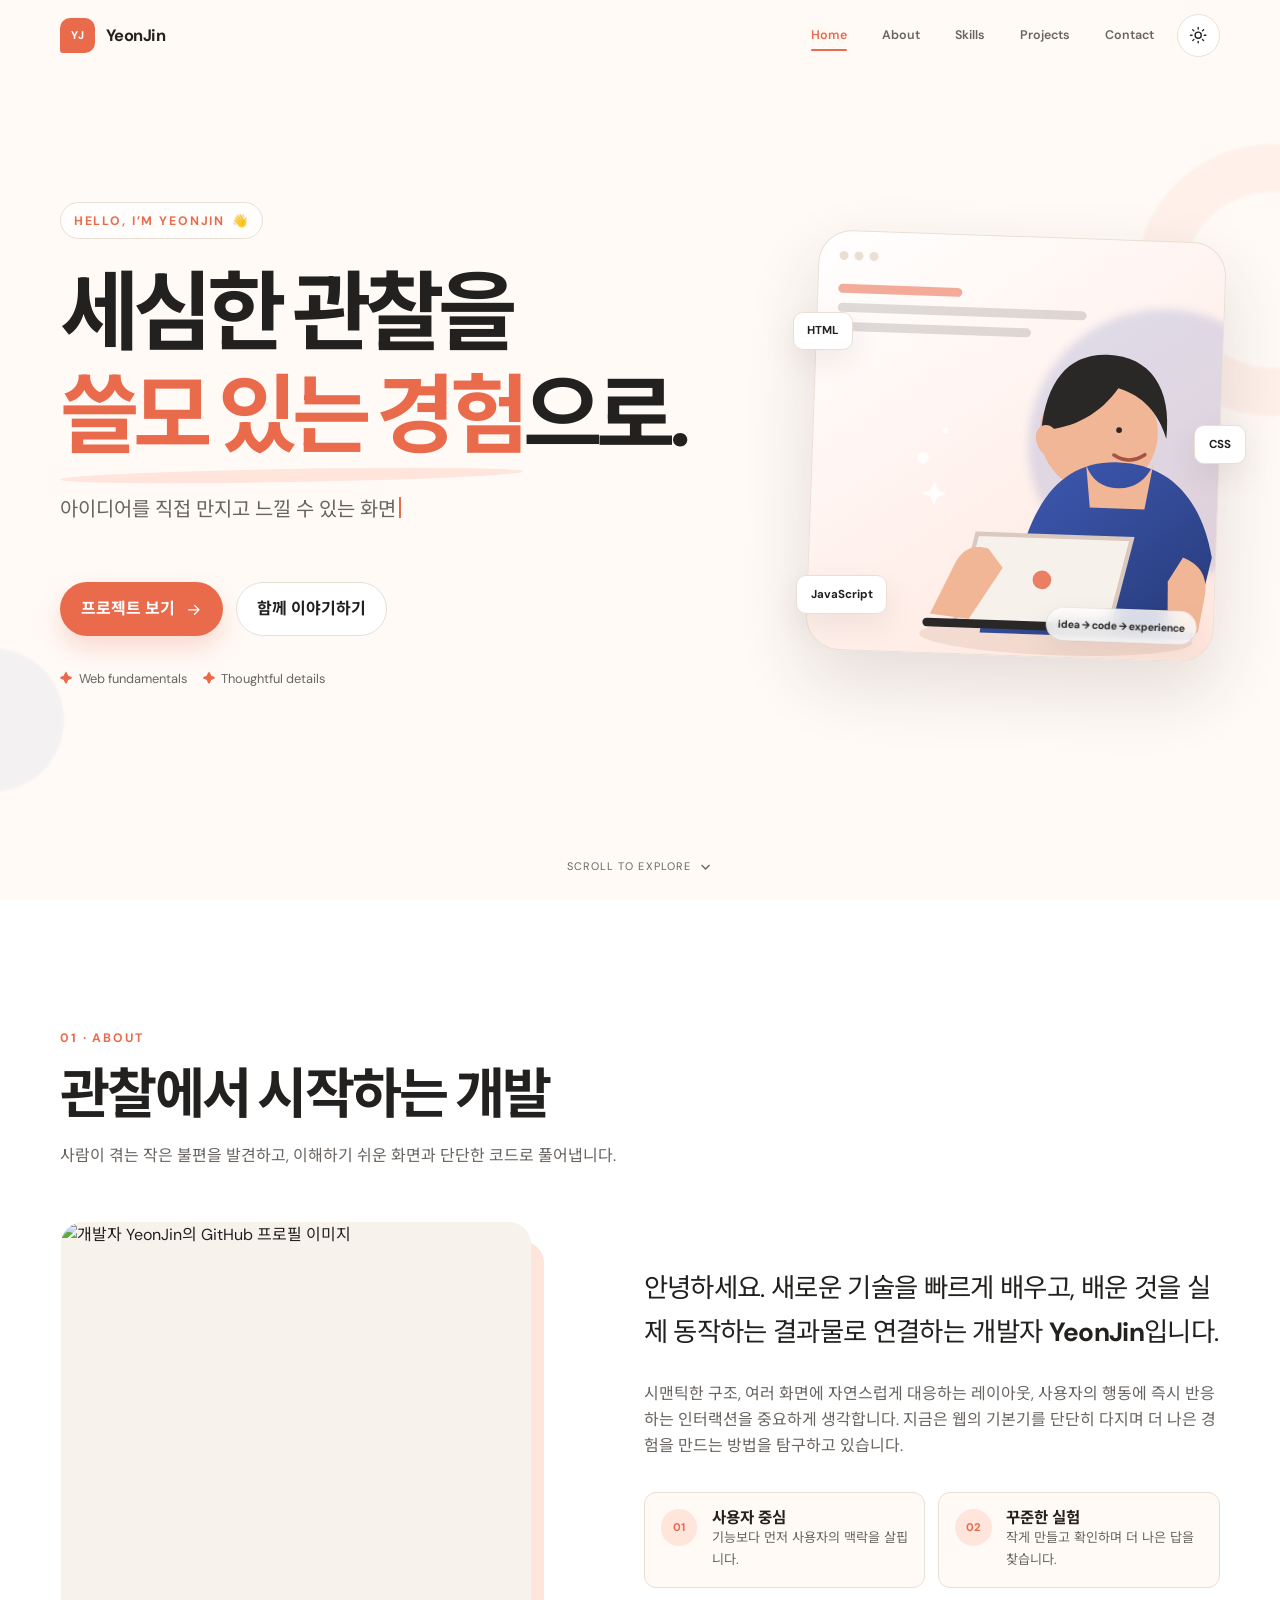
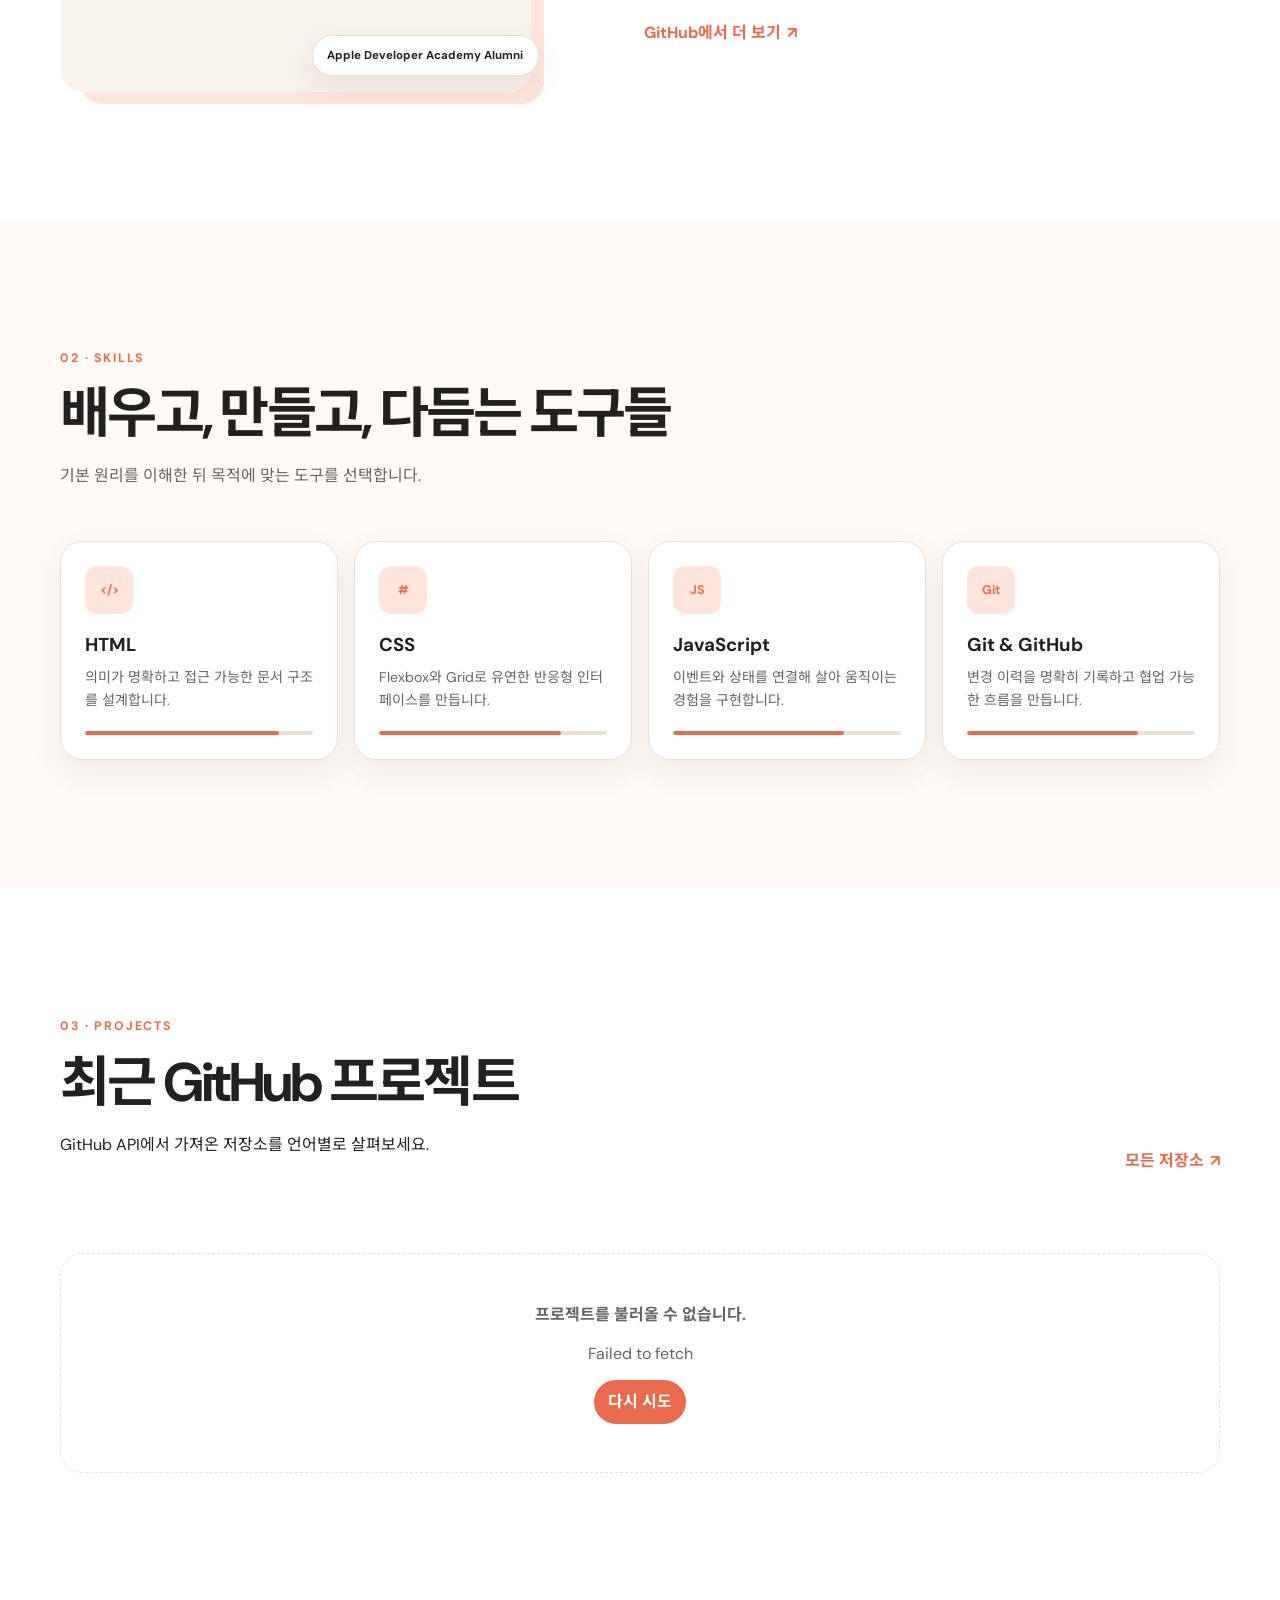
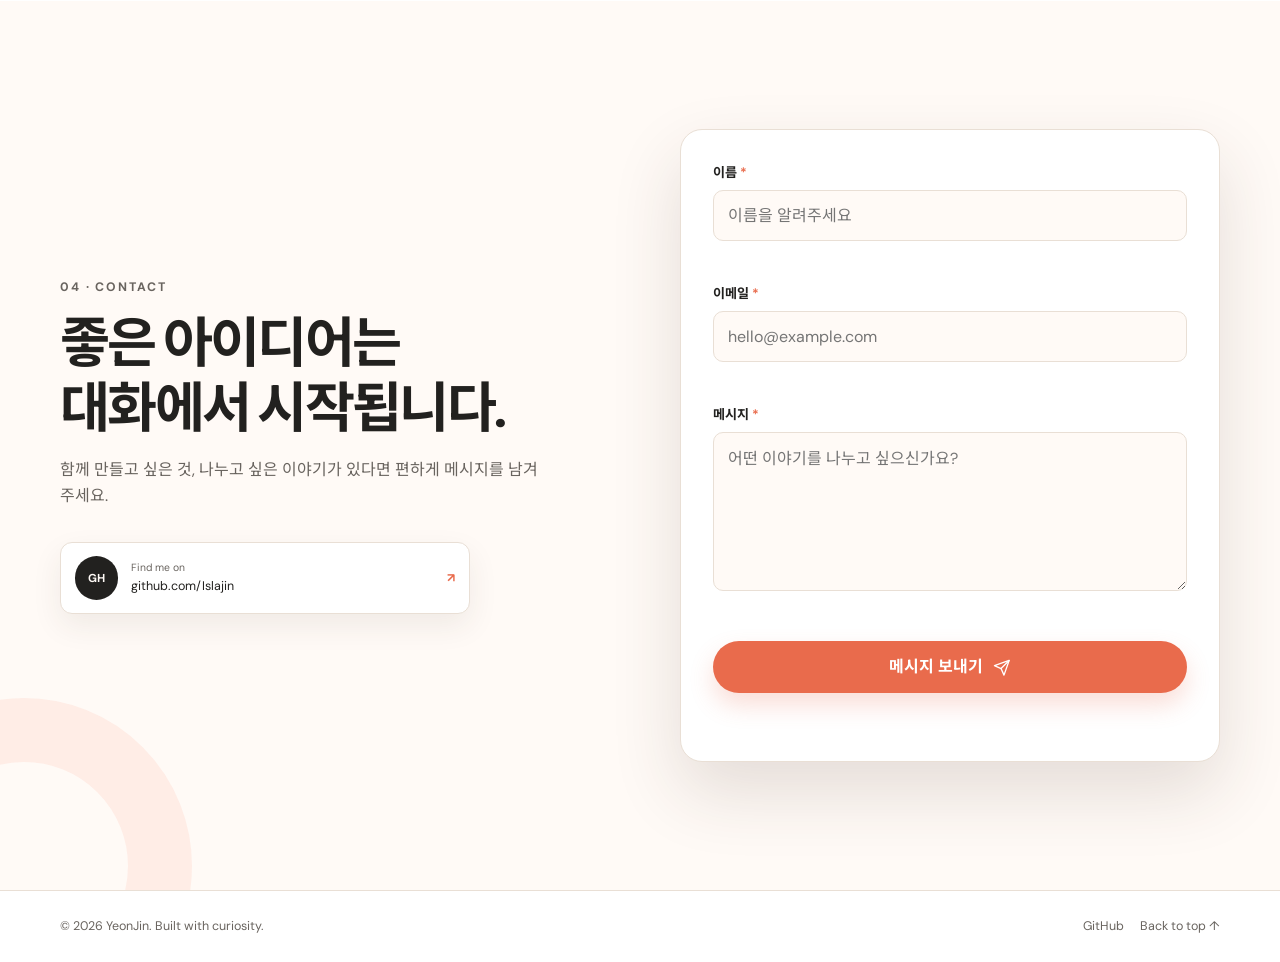
==== B1_1/index.html @ 166556c2 "feat: add B1_1 portfolio project" ====
<!doctype html>
<html lang="ko">
  <head>
    <meta charset="UTF-8" />
    <meta name="viewport" content="width=device-width, initial-scale=1.0" />
    <meta
      name="description"
      content="사용자의 문제를 세심하게 관찰하고 웹으로 해결하는 개발자 YeonJin의 포트폴리오입니다."
    />
    <meta name="theme-color" content="#fffaf6" />
    <title>YeonJin — Web Developer</title>
    <link rel="icon" href="images/favicon.svg" type="image/svg+xml" />
    <link rel="preconnect" href="https://fonts.googleapis.com" />
    <link rel="preconnect" href="https://fonts.gstatic.com" crossorigin />
    <link
      href="https://fonts.googleapis.com/css2?family=DM+Sans:wght@400;500;600;700&family=Noto+Sans+KR:wght@400;500;600;700&display=swap"
      rel="stylesheet"
    />
    <link rel="stylesheet" href="css/style.css" />
    <script src="js/main.js" defer></script>
  </head>
  <body>
    <a class="skip-link" href="#main-content">본문으로 바로가기</a>

    <header class="site-header" id="site-header">
      <nav class="nav container" aria-label="주요 메뉴">
        <a class="logo" href="#home" aria-label="YeonJin 포트폴리오 홈">
          <span class="logo-mark" aria-hidden="true">YJ</span>
          <span>YeonJin</span>
        </a>

        <div class="nav-actions">
          <ul class="nav-menu" id="nav-menu">
            <li><a class="nav-link active" href="#home">Home</a></li>
            <li><a class="nav-link" href="#about">About</a></li>
            <li><a class="nav-link" href="#skills">Skills</a></li>
            <li><a class="nav-link" href="#projects">Projects</a></li>
            <li><a class="nav-link" href="#contact">Contact</a></li>
          </ul>

          <button
            class="icon-button theme-toggle"
            id="theme-toggle"
            type="button"
            aria-label="다크 모드로 전환"
            title="테마 전환"
          >
            <svg class="theme-icon sun-icon" viewBox="0 0 24 24" aria-hidden="true">
              <circle cx="12" cy="12" r="4"></circle>
              <path d="M12 2v2M12 20v2M4.93 4.93l1.42 1.42M17.66 17.66l1.41 1.41M2 12h2M20 12h2M4.93 19.07l1.42-1.42M17.66 6.34l1.41-1.41"></path>
            </svg>
            <svg class="theme-icon moon-icon" viewBox="0 0 24 24" aria-hidden="true">
              <path d="M21 12.79A9 9 0 1 1 11.21 3 7 7 0 0 0 21 12.79Z"></path>
            </svg>
          </button>

          <button
            class="icon-button menu-toggle"
            id="menu-toggle"
            type="button"
            aria-label="메뉴 열기"
            aria-controls="nav-menu"
            aria-expanded="false"
          >
            <span></span>
            <span></span>
            <span></span>
          </button>
        </div>
      </nav>
    </header>

    <main id="main-content">
      <section class="hero section" id="home" aria-labelledby="hero-title">
        <div class="hero-decoration hero-decoration-one" aria-hidden="true"></div>
        <div class="hero-decoration hero-decoration-two" aria-hidden="true"></div>
        <div class="container hero-grid">
          <div class="hero-copy reveal">
            <p class="eyebrow">Hello, I’m YeonJin <span aria-hidden="true">👋</span></p>
            <h1 id="hero-title">
              세심한 관찰을<br />
              <span class="accent-text">쓸모 있는 경험</span>으로.
            </h1>
            <p class="hero-description">
              <span id="typing-text" aria-live="polite"></span><span class="typing-cursor" aria-hidden="true"></span>
            </p>
            <div class="hero-buttons">
              <a class="button button-primary" href="#projects">
                프로젝트 보기
                <svg viewBox="0 0 24 24" aria-hidden="true"><path d="m5 12 14 0M13 6l6 6-6 6"></path></svg>
              </a>
              <a class="button button-secondary" href="#contact">함께 이야기하기</a>
            </div>
            <ul class="hero-meta" aria-label="개발 가치">
              <li><span aria-hidden="true">✦</span> Web fundamentals</li>
              <li><span aria-hidden="true">✦</span> Thoughtful details</li>
            </ul>
          </div>

          <div class="hero-visual reveal" aria-hidden="true">
            <div class="visual-card">
              <div class="visual-card-top">
                <span></span><span></span><span></span>
              </div>
              <div class="code-line code-line-short"></div>
              <div class="code-line"></div>
              <div class="code-line code-line-medium"></div>
              <div class="code-pill">idea → code → experience</div>
              <img src="images/profile-illustration.svg" alt="" />
            </div>
            <div class="floating-tag tag-one">HTML</div>
            <div class="floating-tag tag-two">CSS</div>
            <div class="floating-tag tag-three">JavaScript</div>
          </div>
        </div>
        <a class="scroll-hint" href="#about" aria-label="소개 섹션으로 이동">
          <span>Scroll to explore</span>
          <svg viewBox="0 0 24 24" aria-hidden="true"><path d="m6 9 6 6 6-6"></path></svg>
        </a>
      </section>

      <section class="about section" id="about" aria-labelledby="about-title">
        <div class="container">
          <div class="section-heading reveal">
            <p class="section-number">01 · About</p>
            <h2 id="about-title">관찰에서 시작하는 개발</h2>
            <p>사람이 겪는 작은 불편을 발견하고, 이해하기 쉬운 화면과 단단한 코드로 풀어냅니다.</p>
          </div>

          <div class="about-grid">
            <figure class="profile-frame reveal">
              <div class="profile-image-wrap">
                <img
                  src="https://avatars.githubusercontent.com/u/202807596?v=4"
                  alt="개발자 YeonJin의 GitHub 프로필 이미지"
                  width="460"
                  height="460"
                />
              </div>
              <figcaption>Apple Developer Academy Alumni</figcaption>
            </figure>

            <div class="about-copy reveal">
              <p class="about-lead">
                안녕하세요. 새로운 기술을 빠르게 배우고, 배운 것을 실제 동작하는 결과물로 연결하는
                개발자 <strong>YeonJin</strong>입니다.
              </p>
              <p>
                시맨틱한 구조, 여러 화면에 자연스럽게 대응하는 레이아웃, 사용자의 행동에 즉시 반응하는
                인터랙션을 중요하게 생각합니다. 지금은 웹의 기본기를 단단히 다지며 더 나은 경험을 만드는
                방법을 탐구하고 있습니다.
              </p>
              <div class="about-facts">
                <article>
                  <span class="fact-icon" aria-hidden="true">01</span>
                  <div><h3>사용자 중심</h3><p>기능보다 먼저 사용자의 맥락을 살핍니다.</p></div>
                </article>
                <article>
                  <span class="fact-icon" aria-hidden="true">02</span>
                  <div><h3>꾸준한 실험</h3><p>작게 만들고 확인하며 더 나은 답을 찾습니다.</p></div>
                </article>
              </div>
              <a class="text-link" href="https://github.com/Islajin" target="_blank" rel="noreferrer">
                GitHub에서 더 보기 <span aria-hidden="true">↗</span>
              </a>
            </div>
          </div>
        </div>
      </section>

      <section class="skills section" id="skills" aria-labelledby="skills-title">
        <div class="container">
          <div class="section-heading reveal">
            <p class="section-number">02 · Skills</p>
            <h2 id="skills-title">배우고, 만들고, 다듬는 도구들</h2>
            <p>기본 원리를 이해한 뒤 목적에 맞는 도구를 선택합니다.</p>
          </div>

          <div class="skills-grid">
            <article class="skill-card reveal">
              <span class="skill-icon" aria-hidden="true">&lt;/&gt;</span>
              <h3>HTML</h3>
              <p>의미가 명확하고 접근 가능한 문서 구조를 설계합니다.</p>
              <div class="skill-level" aria-label="HTML 숙련도 85퍼센트"><span data-level="85"></span></div>
            </article>
            <article class="skill-card reveal">
              <span class="skill-icon" aria-hidden="true">#</span>
              <h3>CSS</h3>
              <p>Flexbox와 Grid로 유연한 반응형 인터페이스를 만듭니다.</p>
              <div class="skill-level" aria-label="CSS 숙련도 80퍼센트"><span data-level="80"></span></div>
            </article>
            <article class="skill-card reveal">
              <span class="skill-icon" aria-hidden="true">JS</span>
              <h3>JavaScript</h3>
              <p>이벤트와 상태를 연결해 살아 움직이는 경험을 구현합니다.</p>
              <div class="skill-level" aria-label="JavaScript 숙련도 75퍼센트"><span data-level="75"></span></div>
            </article>
            <article class="skill-card reveal">
              <span class="skill-icon" aria-hidden="true">Git</span>
              <h3>Git & GitHub</h3>
              <p>변경 이력을 명확히 기록하고 협업 가능한 흐름을 만듭니다.</p>
              <div class="skill-level" aria-label="Git과 GitHub 숙련도 75퍼센트"><span data-level="75"></span></div>
            </article>
          </div>
        </div>
      </section>

      <section class="projects section" id="projects" aria-labelledby="projects-title">
        <div class="container">
          <div class="section-heading projects-heading reveal">
            <div>
              <p class="section-number">03 · Projects</p>
              <h2 id="projects-title">최근 GitHub 프로젝트</h2>
              <p>GitHub API에서 가져온 저장소를 언어별로 살펴보세요.</p>
            </div>
            <a class="text-link" href="https://github.com/Islajin?tab=repositories" target="_blank" rel="noreferrer">
              모든 저장소 <span aria-hidden="true">↗</span>
            </a>
          </div>

          <div class="project-filters reveal" id="project-filters" aria-label="프로젝트 언어 필터"></div>
          <div class="projects-status" id="projects-status" role="status" aria-live="polite"></div>
          <div class="projects-grid" id="projects-grid"></div>
        </div>
      </section>

      <section class="contact section" id="contact" aria-labelledby="contact-title">
        <div class="container contact-grid">
          <div class="contact-copy reveal">
            <p class="section-number">04 · Contact</p>
            <h2 id="contact-title">좋은 아이디어는<br />대화에서 시작됩니다.</h2>
            <p>함께 만들고 싶은 것, 나누고 싶은 이야기가 있다면 편하게 메시지를 남겨주세요.</p>
            <a class="contact-github" href="https://github.com/Islajin" target="_blank" rel="noreferrer">
              <span aria-hidden="true">GH</span>
              <span><small>Find me on</small>github.com/Islajin</span>
              <b aria-hidden="true">↗</b>
            </a>
          </div>

          <form class="contact-form reveal" id="contact-form" novalidate>
            <div class="form-field">
              <label for="name">이름 <span aria-hidden="true">*</span></label>
              <input id="name" name="name" type="text" autocomplete="name" placeholder="이름을 알려주세요" required />
              <p class="field-error" id="name-error"></p>
            </div>
            <div class="form-field">
              <label for="email">이메일 <span aria-hidden="true">*</span></label>
              <input id="email" name="email" type="email" autocomplete="email" placeholder="hello@example.com" required />
              <p class="field-error" id="email-error"></p>
            </div>
            <div class="form-field">
              <label for="message">메시지 <span aria-hidden="true">*</span></label>
              <textarea id="message" name="message" rows="5" placeholder="어떤 이야기를 나누고 싶으신가요?" required></textarea>
              <p class="field-error" id="message-error"></p>
            </div>
            <button class="button button-primary submit-button" type="submit">
              <span>메시지 보내기</span>
              <svg viewBox="0 0 24 24" aria-hidden="true"><path d="m22 2-7 20-4-9-9-4Z"></path><path d="M22 2 11 13"></path></svg>
            </button>
            <p class="form-status" id="form-status" role="status" aria-live="polite"></p>
          </form>
        </div>
      </section>
    </main>

    <footer class="site-footer">
      <div class="container footer-inner">
        <p>© <span id="current-year"></span> YeonJin. Built with curiosity.</p>
        <div class="footer-links">
          <a href="https://github.com/Islajin" target="_blank" rel="noreferrer">GitHub</a>
          <a href="#home">Back to top ↑</a>
        </div>
      </div>
    </footer>

    <button class="scroll-top" id="scroll-top" type="button" aria-label="페이지 맨 위로 이동">
      <svg viewBox="0 0 24 24" aria-hidden="true"><path d="m18 15-6-6-6 6"></path></svg>
    </button>
  </body>
</html>
---- B1_1/css/style.css ----
:root {
  --color-bg: #fffaf6;
  --color-surface: #ffffff;
  --color-surface-soft: #f8f2ec;
  --color-text: #22211f;
  --color-text-muted: #69645f;
  --color-line: #e9dfd5;
  --color-primary: #e96b4c;
  --color-primary-dark: #bd432a;
  --color-primary-soft: #ffe5dc;
  --color-secondary: #405cb7;
  --color-success: #237a57;
  --color-error: #c43e35;
  --shadow-sm: 0 12px 30px rgba(63, 46, 35, 0.08);
  --shadow-lg: 0 30px 70px rgba(63, 46, 35, 0.14);
  --radius-sm: 12px;
  --radius-md: 22px;
  --radius-lg: 34px;
  --font-body: "DM Sans", "Noto Sans KR", sans-serif;
  --space-section: 6.5rem;
  --header-height: 4.5rem;
  --transition: 200ms ease;
}

[data-theme="dark"] {
  --color-bg: #171716;
  --color-surface: #222220;
  --color-surface-soft: #292825;
  --color-text: #f7f1eb;
  --color-text-muted: #bcb4ac;
  --color-line: #3b3935;
  --color-primary: #ff896d;
  --color-primary-dark: #ffac98;
  --color-primary-soft: #482920;
  --color-secondary: #9eb1ff;
  --color-success: #68c99f;
  --color-error: #ff8178;
  --shadow-sm: 0 12px 30px rgba(0, 0, 0, 0.2);
  --shadow-lg: 0 30px 70px rgba(0, 0, 0, 0.34);
}

*,
*::before,
*::after {
  box-sizing: border-box;
}

html {
  scroll-behavior: smooth;
}

body {
  margin: 0;
  background: var(--color-bg);
  color: var(--color-text);
  font-family: var(--font-body);
  line-height: 1.65;
  transition: background-color var(--transition), color var(--transition);
}

body.menu-open {
  overflow: hidden;
}

button,
input,
textarea {
  font: inherit;
}

button,
a {
  -webkit-tap-highlight-color: transparent;
}

a {
  color: inherit;
  text-decoration: none;
}

img {
  display: block;
  max-width: 100%;
}

ul {
  margin: 0;
  padding: 0;
  list-style: none;
}

h1,
h2,
h3,
p {
  margin-top: 0;
}

h1,
h2,
h3 {
  line-height: 1.2;
}

.container {
  width: min(100% - 2.5rem, 1160px);
  margin-inline: auto;
}

.section {
  position: relative;
  padding-block: var(--space-section);
  scroll-margin-top: var(--header-height);
}

.skip-link {
  position: fixed;
  top: 0.75rem;
  left: 0.75rem;
  z-index: 200;
  padding: 0.7rem 1rem;
  border-radius: 8px;
  background: var(--color-text);
  color: var(--color-bg);
  transform: translateY(-150%);
  transition: transform var(--transition);
}

.skip-link:focus {
  transform: translateY(0);
}

.site-header {
  position: fixed;
  inset: 0 0 auto;
  z-index: 100;
  height: var(--header-height);
  border-bottom: 1px solid transparent;
  transition: background-color var(--transition), border-color var(--transition), box-shadow var(--transition);
}

.site-header.scrolled {
  border-color: color-mix(in srgb, var(--color-line) 80%, transparent);
  background: color-mix(in srgb, var(--color-bg) 88%, transparent);
  box-shadow: 0 8px 24px rgba(40, 30, 22, 0.04);
  backdrop-filter: blur(16px);
}

.nav {
  display: flex;
  align-items: center;
  justify-content: space-between;
  height: 100%;
}

.logo,
.nav-actions {
  display: flex;
  align-items: center;
}

.logo {
  z-index: 102;
  gap: 0.65rem;
  font-size: 1.03rem;
  font-weight: 700;
  letter-spacing: -0.03em;
}

.logo-mark {
  display: grid;
  width: 2.2rem;
  height: 2.2rem;
  place-items: center;
  border-radius: 10px 10px 10px 3px;
  background: var(--color-primary);
  color: #fff;
  font-size: 0.7rem;
  letter-spacing: 0.02em;
}

.nav-actions {
  gap: 0.65rem;
}

.nav-menu {
  position: fixed;
  inset: var(--header-height) 0 auto;
  display: grid;
  gap: 0.3rem;
  padding: 1rem 1.25rem 1.5rem;
  border-bottom: 1px solid var(--color-line);
  background: var(--color-bg);
  box-shadow: var(--shadow-sm);
  opacity: 0;
  pointer-events: none;
  transform: translateY(-1rem);
  transition: opacity var(--transition), transform var(--transition);
}

.nav-menu.active {
  opacity: 1;
  pointer-events: auto;
  transform: translateY(0);
}

.nav-link {
  display: block;
  padding: 0.75rem;
  color: var(--color-text-muted);
  font-weight: 600;
  transition: color var(--transition), transform var(--transition);
}

.nav-link:hover,
.nav-link.active {
  color: var(--color-primary);
}

.nav-link:hover {
  transform: translateX(4px);
}

.icon-button {
  display: grid;
  width: 2.7rem;
  height: 2.7rem;
  place-items: center;
  border: 1px solid var(--color-line);
  border-radius: 50%;
  background: var(--color-surface);
  color: var(--color-text);
  cursor: pointer;
  transition: border-color var(--transition), background-color var(--transition), transform var(--transition);
}

.icon-button:hover {
  border-color: var(--color-primary);
  background: var(--color-primary-soft);
  transform: translateY(-2px);
}

.theme-icon {
  width: 1.15rem;
  fill: none;
  stroke: currentColor;
  stroke-linecap: round;
  stroke-width: 1.8;
}

.moon-icon,
[data-theme="dark"] .sun-icon {
  display: none;
}

[data-theme="dark"] .moon-icon {
  display: block;
}

.menu-toggle {
  z-index: 102;
  gap: 4px;
}

.menu-toggle span {
  display: block;
  width: 1.1rem;
  height: 2px;
  border-radius: 2px;
  background: currentColor;
  transition: transform var(--transition), opacity var(--transition);
}

.menu-toggle.active span:nth-child(1) {
  transform: translateY(6px) rotate(45deg);
}

.menu-toggle.active span:nth-child(2) {
  opacity: 0;
}

.menu-toggle.active span:nth-child(3) {
  transform: translateY(-6px) rotate(-45deg);
}

.hero {
  display: grid;
  min-height: 100svh;
  align-items: center;
  overflow: hidden;
  padding-top: calc(var(--header-height) + 3rem);
}

.hero-grid {
  display: grid;
  align-items: center;
  gap: 4rem;
}

.eyebrow,
.section-number {
  color: var(--color-primary);
  font-size: 0.77rem;
  font-weight: 700;
  letter-spacing: 0.15em;
  text-transform: uppercase;
}

.eyebrow {
  display: inline-flex;
  align-items: center;
  gap: 0.45rem;
  margin-bottom: 1.4rem;
  padding: 0.45rem 0.8rem;
  border: 1px solid var(--color-line);
  border-radius: 999px;
  background: color-mix(in srgb, var(--color-surface) 80%, transparent);
}

.hero h1 {
  max-width: 720px;
  margin-bottom: 1.5rem;
  font-size: clamp(2.65rem, 12vw, 5.4rem);
  letter-spacing: -0.065em;
}

.accent-text {
  position: relative;
  color: var(--color-primary);
}

.accent-text::after {
  position: absolute;
  right: 0;
  bottom: -0.1em;
  left: 0;
  height: 0.15em;
  border-radius: 50%;
  background: var(--color-primary-soft);
  content: "";
  transform: rotate(-1deg);
}

.hero-description {
  min-height: 3.6rem;
  max-width: 560px;
  margin-bottom: 2rem;
  color: var(--color-text-muted);
  font-size: clamp(1.05rem, 3vw, 1.24rem);
}

.typing-cursor {
  display: inline-block;
  width: 2px;
  height: 1.05em;
  margin-left: 0.2rem;
  background: var(--color-primary);
  vertical-align: -0.12em;
  animation: blink 0.75s steps(1) infinite;
}

.hero-buttons {
  display: flex;
  flex-wrap: wrap;
  gap: 0.8rem;
}

.button {
  display: inline-flex;
  min-height: 3.2rem;
  align-items: center;
  justify-content: center;
  gap: 0.6rem;
  padding: 0.8rem 1.25rem;
  border: 1px solid transparent;
  border-radius: 999px;
  font-weight: 700;
  cursor: pointer;
  transition: transform var(--transition), box-shadow var(--transition), background-color var(--transition), border-color var(--transition);
}

.button svg {
  width: 1.1rem;
  fill: none;
  stroke: currentColor;
  stroke-linecap: round;
  stroke-linejoin: round;
  stroke-width: 1.8;
}

.button:hover {
  transform: translateY(-3px);
}

.button-primary {
  background: var(--color-primary);
  box-shadow: 0 12px 24px color-mix(in srgb, var(--color-primary) 22%, transparent);
  color: #fff;
}

.button-primary:hover {
  background: var(--color-primary-dark);
}

.button-secondary {
  border-color: var(--color-line);
  background: var(--color-surface);
}

.button-secondary:hover {
  border-color: var(--color-primary);
  box-shadow: var(--shadow-sm);
}

.hero-meta {
  display: flex;
  flex-wrap: wrap;
  gap: 1rem;
  margin-top: 2rem;
  color: var(--color-text-muted);
  font-size: 0.8rem;
}

.hero-meta li {
  display: flex;
  align-items: center;
  gap: 0.35rem;
}

.hero-meta span {
  color: var(--color-primary);
}

.hero-visual {
  position: relative;
  width: min(85vw, 420px);
  margin-inline: auto;
}

.visual-card {
  position: relative;
  overflow: hidden;
  min-height: 420px;
  padding: 1.25rem;
  border: 1px solid var(--color-line);
  border-radius: var(--radius-lg);
  background: linear-gradient(145deg, var(--color-surface), var(--color-primary-soft));
  box-shadow: var(--shadow-lg);
  transform: rotate(2deg);
}

.visual-card::before {
  position: absolute;
  inset: 16% -20% auto auto;
  width: 17rem;
  height: 17rem;
  border-radius: 50%;
  background: color-mix(in srgb, var(--color-secondary) 17%, transparent);
  content: "";
  filter: blur(4px);
}

.visual-card img {
  position: absolute;
  right: -1rem;
  bottom: -1rem;
  width: 92%;
}

.visual-card-top {
  display: flex;
  gap: 0.38rem;
  margin-bottom: 1.5rem;
}

.visual-card-top span {
  width: 0.55rem;
  height: 0.55rem;
  border-radius: 50%;
  background: var(--color-line);
}

.code-line {
  width: 68%;
  height: 0.55rem;
  margin-bottom: 0.65rem;
  border-radius: 999px;
  background: color-mix(in srgb, var(--color-text-muted) 22%, transparent);
}

.code-line-short {
  width: 34%;
  background: color-mix(in srgb, var(--color-primary) 55%, transparent);
}

.code-line-medium {
  width: 53%;
}

.code-pill {
  position: absolute;
  right: 1rem;
  bottom: 1rem;
  z-index: 2;
  padding: 0.45rem 0.7rem;
  border: 1px solid color-mix(in srgb, var(--color-line) 70%, transparent);
  border-radius: 999px;
  background: color-mix(in srgb, var(--color-surface) 82%, transparent);
  box-shadow: var(--shadow-sm);
  font-size: 0.65rem;
  font-weight: 700;
  backdrop-filter: blur(8px);
}

.floating-tag {
  position: absolute;
  z-index: 3;
  padding: 0.55rem 0.85rem;
  border: 1px solid var(--color-line);
  border-radius: 10px;
  background: var(--color-surface);
  box-shadow: var(--shadow-sm);
  font-size: 0.72rem;
  font-weight: 700;
  animation: float 4s ease-in-out infinite;
}

.tag-one {
  top: 18%;
  left: -1.2rem;
}

.tag-two {
  top: 45%;
  right: -1.6rem;
  animation-delay: -1.2s;
}

.tag-three {
  bottom: 10%;
  left: -1rem;
  animation-delay: -2.4s;
}

.hero-decoration {
  position: absolute;
  border-radius: 50%;
  opacity: 0.45;
  filter: blur(1px);
}

.hero-decoration-one {
  top: 16%;
  right: -8rem;
  width: 17rem;
  height: 17rem;
  border: 3rem solid var(--color-primary-soft);
}

.hero-decoration-two {
  bottom: 12%;
  left: -5rem;
  width: 9rem;
  height: 9rem;
  background: color-mix(in srgb, var(--color-secondary) 12%, transparent);
}

.scroll-hint {
  display: none;
}

.about,
.projects {
  background: var(--color-surface);
}

.section-heading {
  max-width: 680px;
  margin-bottom: 3.25rem;
}

.section-number {
  margin-bottom: 0.85rem;
}

.section-heading h2,
.contact-copy h2 {
  margin-bottom: 1rem;
  font-size: clamp(2rem, 7vw, 3.4rem);
  letter-spacing: -0.05em;
}

.section-heading > p:last-child,
.contact-copy > p {
  color: var(--color-text-muted);
}

.about-grid {
  display: grid;
  gap: 3rem;
  align-items: center;
}

.profile-frame {
  position: relative;
  width: min(100%, 470px);
  margin: 0 auto;
}

.profile-frame::before {
  position: absolute;
  inset: 1.2rem -0.8rem -0.8rem 1.2rem;
  border-radius: var(--radius-md);
  background: var(--color-primary-soft);
  content: "";
}

.profile-image-wrap {
  position: relative;
  overflow: hidden;
  aspect-ratio: 1;
  border-radius: var(--radius-md);
  background: var(--color-surface-soft);
}

.profile-image-wrap img {
  width: 100%;
  height: 100%;
  object-fit: cover;
  transition: transform 500ms ease;
}

.profile-image-wrap:hover img {
  transform: scale(1.03);
}

.profile-frame figcaption {
  position: absolute;
  right: -0.5rem;
  bottom: 1rem;
  padding: 0.6rem 0.9rem;
  border: 1px solid var(--color-line);
  border-radius: 999px;
  background: var(--color-surface);
  box-shadow: var(--shadow-sm);
  font-size: 0.72rem;
  font-weight: 700;
}

.about-lead {
  font-size: clamp(1.25rem, 4vw, 1.65rem);
  letter-spacing: -0.025em;
}

.about-copy > p:not(.about-lead) {
  color: var(--color-text-muted);
}

.about-facts {
  display: grid;
  gap: 0.8rem;
  margin: 2rem 0;
}

.about-facts article {
  display: flex;
  gap: 0.9rem;
  padding: 1rem;
  border: 1px solid var(--color-line);
  border-radius: var(--radius-sm);
  background: var(--color-bg);
}

.fact-icon {
  display: grid;
  flex: 0 0 2.3rem;
  height: 2.3rem;
  place-items: center;
  border-radius: 50%;
  background: var(--color-primary-soft);
  color: var(--color-primary);
  font-size: 0.7rem;
  font-weight: 700;
}

.about-facts h3,
.about-facts p {
  margin-bottom: 0;
}

.about-facts h3 {
  font-size: 0.97rem;
}

.about-facts p {
  color: var(--color-text-muted);
  font-size: 0.82rem;
}

.text-link {
  display: inline-flex;
  align-items: center;
  gap: 0.4rem;
  color: var(--color-primary);
  font-weight: 700;
}

.text-link span {
  transition: transform var(--transition);
}

.text-link:hover span {
  transform: translate(3px, -3px);
}

.skills-grid,
.projects-grid {
  display: grid;
  gap: 1rem;
}

.skill-card,
.project-card {
  border: 1px solid var(--color-line);
  border-radius: var(--radius-md);
  background: var(--color-surface);
  box-shadow: var(--shadow-sm);
  transition: transform var(--transition), box-shadow var(--transition), border-color var(--transition);
}

.skill-card {
  padding: 1.5rem;
}

.skill-card:hover,
.project-card:hover {
  border-color: color-mix(in srgb, var(--color-primary) 50%, var(--color-line));
  box-shadow: var(--shadow-lg);
  transform: translateY(-6px);
}

.skill-icon {
  display: grid;
  width: 3rem;
  height: 3rem;
  margin-bottom: 1.25rem;
  place-items: center;
  border-radius: 12px;
  background: var(--color-primary-soft);
  color: var(--color-primary);
  font-size: 0.78rem;
  font-weight: 700;
}

.skill-card h3 {
  margin-bottom: 0.6rem;
}

.skill-card p {
  min-height: 3.2rem;
  color: var(--color-text-muted);
  font-size: 0.88rem;
}

.skill-level {
  overflow: hidden;
  height: 4px;
  border-radius: 999px;
  background: var(--color-line);
}

.skill-level span {
  display: block;
  width: 0;
  height: 100%;
  border-radius: inherit;
  background: var(--color-primary);
  transition: width 900ms ease 200ms;
}

.skill-card.visible .skill-level span[data-level="85"] {
  width: 85%;
}

.skill-card.visible .skill-level span[data-level="80"] {
  width: 80%;
}

.skill-card.visible .skill-level span[data-level="75"] {
  width: 75%;
}

.projects-heading {
  max-width: none;
}

.projects-heading .text-link {
  margin-top: 0.5rem;
}

.project-filters {
  display: flex;
  flex-wrap: wrap;
  gap: 0.55rem;
  margin-bottom: 1.7rem;
}

.filter-button {
  padding: 0.5rem 0.9rem;
  border: 1px solid var(--color-line);
  border-radius: 999px;
  background: transparent;
  color: var(--color-text-muted);
  font-size: 0.8rem;
  font-weight: 700;
  cursor: pointer;
  transition: color var(--transition), background-color var(--transition), border-color var(--transition);
}

.filter-button:hover,
.filter-button.active {
  border-color: var(--color-primary);
  background: var(--color-primary);
  color: #fff;
}

.projects-status:not(:empty) {
  display: grid;
  min-height: 220px;
  place-items: center;
  padding: 2rem;
  border: 1px dashed var(--color-line);
  border-radius: var(--radius-md);
  color: var(--color-text-muted);
  text-align: center;
}

.status-content {
  display: grid;
  justify-items: center;
  gap: 0.8rem;
}

.spinner {
  width: 2.2rem;
  height: 2.2rem;
  border: 3px solid var(--color-line);
  border-top-color: var(--color-primary);
  border-radius: 50%;
  animation: spin 0.75s linear infinite;
}

.retry-button {
  padding: 0.55rem 0.9rem;
  border: 0;
  border-radius: 999px;
  background: var(--color-primary);
  color: #fff;
  font-weight: 700;
  cursor: pointer;
}

.project-card {
  display: flex;
  min-height: 260px;
  flex-direction: column;
  padding: 1.5rem;
}

.project-card-top,
.project-meta,
.project-links {
  display: flex;
  align-items: center;
}

.project-card-top {
  justify-content: space-between;
  margin-bottom: 1.5rem;
}

.folder-icon {
  width: 2.2rem;
  color: var(--color-primary);
  fill: none;
  stroke: currentColor;
  stroke-linecap: round;
  stroke-linejoin: round;
  stroke-width: 1.5;
}

.project-language {
  padding: 0.35rem 0.65rem;
  border-radius: 999px;
  background: var(--color-primary-soft);
  color: var(--color-primary);
  font-size: 0.68rem;
  font-weight: 700;
}

.project-card h3 {
  overflow-wrap: anywhere;
  margin-bottom: 0.65rem;
  font-size: 1.15rem;
}

.project-card > p {
  display: -webkit-box;
  overflow: hidden;
  margin-bottom: 1.5rem;
  color: var(--color-text-muted);
  font-size: 0.84rem;
  -webkit-box-orient: vertical;
  -webkit-line-clamp: 3;
}

.project-card-footer {
  display: flex;
  align-items: center;
  justify-content: space-between;
  margin-top: auto;
  padding-top: 1rem;
  border-top: 1px solid var(--color-line);
}

.project-meta {
  gap: 0.85rem;
  color: var(--color-text-muted);
  font-size: 0.75rem;
}

.project-meta span {
  display: inline-flex;
  align-items: center;
  gap: 0.25rem;
}

.project-meta svg,
.project-links svg {
  width: 0.95rem;
  fill: none;
  stroke: currentColor;
  stroke-linecap: round;
  stroke-linejoin: round;
  stroke-width: 1.8;
}

.project-links {
  gap: 0.5rem;
}

.project-links a {
  display: grid;
  width: 2rem;
  height: 2rem;
  place-items: center;
  border-radius: 50%;
  background: var(--color-surface-soft);
  color: var(--color-text-muted);
  transition: color var(--transition), background-color var(--transition);
}

.project-links a:hover {
  background: var(--color-primary-soft);
  color: var(--color-primary);
}

.contact {
  overflow: hidden;
}

.contact::before {
  position: absolute;
  inset: auto auto -9rem -9rem;
  width: 21rem;
  height: 21rem;
  border: 4rem solid var(--color-primary-soft);
  border-radius: 50%;
  content: "";
  opacity: 0.6;
}

.contact-grid {
  display: grid;
  gap: 3rem;
}

.contact-copy {
  position: relative;
  z-index: 1;
}

.contact-copy > p {
  max-width: 480px;
}

.contact-github {
  display: flex;
  max-width: 410px;
  align-items: center;
  gap: 0.85rem;
  margin-top: 2rem;
  padding: 0.85rem;
  border: 1px solid var(--color-line);
  border-radius: var(--radius-sm);
  background: var(--color-surface);
  box-shadow: var(--shadow-sm);
  font-size: 0.78rem;
  transition: transform var(--transition), border-color var(--transition);
}

.contact-github:hover {
  border-color: var(--color-primary);
  transform: translateY(-3px);
}

.contact-github > span:first-child {
  display: grid;
  width: 2.7rem;
  height: 2.7rem;
  flex: 0 0 auto;
  place-items: center;
  border-radius: 50%;
  background: var(--color-text);
  color: var(--color-bg);
  font-size: 0.72rem;
  font-weight: 700;
}

.contact-github small {
  display: block;
  color: var(--color-text-muted);
}

.contact-github b {
  margin-left: auto;
  color: var(--color-primary);
}

.contact-form {
  position: relative;
  z-index: 1;
  padding: 1.5rem;
  border: 1px solid var(--color-line);
  border-radius: var(--radius-md);
  background: var(--color-surface);
  box-shadow: var(--shadow-lg);
}

.form-field {
  margin-bottom: 1.15rem;
}

.form-field label {
  display: block;
  margin-bottom: 0.4rem;
  font-size: 0.82rem;
  font-weight: 700;
}

.form-field label span {
  color: var(--color-primary);
}

.form-field input,
.form-field textarea {
  width: 100%;
  border: 1px solid var(--color-line);
  border-radius: 10px;
  outline: 0;
  background: var(--color-bg);
  color: var(--color-text);
  transition: border-color var(--transition), box-shadow var(--transition);
}

.form-field input {
  height: 3.2rem;
  padding: 0 0.9rem;
}

.form-field textarea {
  min-height: 135px;
  padding: 0.8rem 0.9rem;
  resize: vertical;
}

.form-field input:focus,
.form-field textarea:focus {
  border-color: var(--color-primary);
  box-shadow: 0 0 0 3px var(--color-primary-soft);
}

.form-field input.invalid,
.form-field textarea.invalid {
  border-color: var(--color-error);
}

.field-error {
  min-height: 1.15rem;
  margin: 0.3rem 0 0;
  color: var(--color-error);
  font-size: 0.72rem;
}

.submit-button {
  width: 100%;
  border: 0;
}

.submit-button:disabled {
  cursor: wait;
  opacity: 0.65;
  transform: none;
}

.form-status {
  min-height: 1.4rem;
  margin: 0.8rem 0 0;
  color: var(--color-success);
  font-size: 0.8rem;
  text-align: center;
}

.form-status.error {
  color: var(--color-error);
}

.site-footer {
  padding-block: 1.6rem;
  border-top: 1px solid var(--color-line);
  background: var(--color-surface);
  color: var(--color-text-muted);
  font-size: 0.78rem;
}

.footer-inner,
.footer-links {
  display: flex;
  align-items: center;
}

.footer-inner {
  flex-direction: column;
  gap: 0.8rem;
  text-align: center;
}

.footer-inner p {
  margin-bottom: 0;
}

.footer-links {
  gap: 1rem;
}

.footer-links a:hover {
  color: var(--color-primary);
}

.scroll-top {
  position: fixed;
  right: 1.15rem;
  bottom: 1.15rem;
  z-index: 90;
  display: grid;
  width: 2.8rem;
  height: 2.8rem;
  place-items: center;
  border: 0;
  border-radius: 50%;
  background: var(--color-primary);
  box-shadow: 0 10px 24px color-mix(in srgb, var(--color-primary) 28%, transparent);
  color: #fff;
  cursor: pointer;
  opacity: 0;
  pointer-events: none;
  transform: translateY(1rem);
  transition: opacity var(--transition), transform var(--transition), background-color var(--transition);
}

.scroll-top.visible {
  opacity: 1;
  pointer-events: auto;
  transform: translateY(0);
}

.scroll-top:hover {
  background: var(--color-primary-dark);
  transform: translateY(-3px);
}

.scroll-top svg {
  width: 1.25rem;
  fill: none;
  stroke: currentColor;
  stroke-linecap: round;
  stroke-linejoin: round;
  stroke-width: 2;
}

.reveal {
  opacity: 0;
  transform: translateY(24px);
  transition: opacity 600ms ease, transform 600ms ease;
}

.reveal.visible {
  opacity: 1;
  transform: translateY(0);
}

@keyframes blink {
  50% { opacity: 0; }
}

@keyframes float {
  0%, 100% { transform: translateY(0) rotate(-2deg); }
  50% { transform: translateY(-10px) rotate(2deg); }
}

@keyframes spin {
  to { transform: rotate(360deg); }
}

@media (min-width: 768px) {
  :root {
    --space-section: 8rem;
  }

  .container {
    width: min(100% - 4rem, 1160px);
  }

  .menu-toggle {
    display: none;
  }

  .nav-menu {
    position: static;
    display: flex;
    align-items: center;
    gap: 0.2rem;
    order: -1;
    padding: 0;
    border: 0;
    background: transparent;
    box-shadow: none;
    opacity: 1;
    pointer-events: auto;
    transform: none;
  }

  .nav-link {
    padding: 0.55rem 0.7rem;
    font-size: 0.78rem;
  }

  .nav-link:hover {
    transform: none;
  }

  .hero-grid,
  .about-grid,
  .contact-grid {
    grid-template-columns: repeat(2, minmax(0, 1fr));
  }

  .hero-grid {
    gap: 3rem;
  }

  .hero-visual {
    width: min(100%, 430px);
  }

  .skills-grid,
  .projects-grid {
    grid-template-columns: repeat(2, minmax(0, 1fr));
  }

  .projects-heading {
    display: flex;
    align-items: end;
    justify-content: space-between;
  }

  .projects-heading > div {
    max-width: 680px;
  }

  .contact-grid {
    align-items: center;
    gap: 5rem;
  }

  .contact-form {
    padding: 2rem;
  }

  .footer-inner {
    flex-direction: row;
    justify-content: space-between;
    text-align: left;
  }
}

@media (min-width: 1024px) {
  .nav-menu {
    gap: 0.7rem;
  }

  .nav-link {
    position: relative;
    padding-inline: 0.75rem;
  }

  .nav-link::after {
    position: absolute;
    right: 0.75rem;
    bottom: 0.25rem;
    left: 0.75rem;
    height: 2px;
    border-radius: 99px;
    background: var(--color-primary);
    content: "";
    transform: scaleX(0);
    transition: transform var(--transition);
  }

  .nav-link:hover::after,
  .nav-link.active::after {
    transform: scaleX(1);
  }

  .hero-grid {
    grid-template-columns: 1.25fr 0.75fr;
    gap: 4.5rem;
  }

  .hero-visual {
    width: 100%;
  }

  .scroll-hint {
    position: absolute;
    bottom: 1.5rem;
    left: 50%;
    display: flex;
    align-items: center;
    gap: 0.4rem;
    color: var(--color-text-muted);
    font-size: 0.68rem;
    letter-spacing: 0.1em;
    text-transform: uppercase;
    transform: translateX(-50%);
  }

  .scroll-hint svg {
    width: 1rem;
    fill: none;
    stroke: currentColor;
    stroke-width: 2;
  }

  .about-grid {
    grid-template-columns: 0.9fr 1.1fr;
    gap: 7rem;
  }

  .about-facts,
  .skills-grid {
    grid-template-columns: repeat(2, minmax(0, 1fr));
  }

  .skills-grid {
    grid-template-columns: repeat(4, minmax(0, 1fr));
  }

  .projects-grid {
    grid-template-columns: repeat(auto-fit, minmax(290px, 1fr));
  }
}

@media (prefers-reduced-motion: reduce) {
  html {
    scroll-behavior: auto;
  }

  *,
  *::before,
  *::after {
    scroll-behavior: auto !important;
    animation-duration: 0.01ms !important;
    animation-iteration-count: 1 !important;
    transition-duration: 0.01ms !important;
  }

  .reveal {
    opacity: 1;
    transform: none;
  }
}
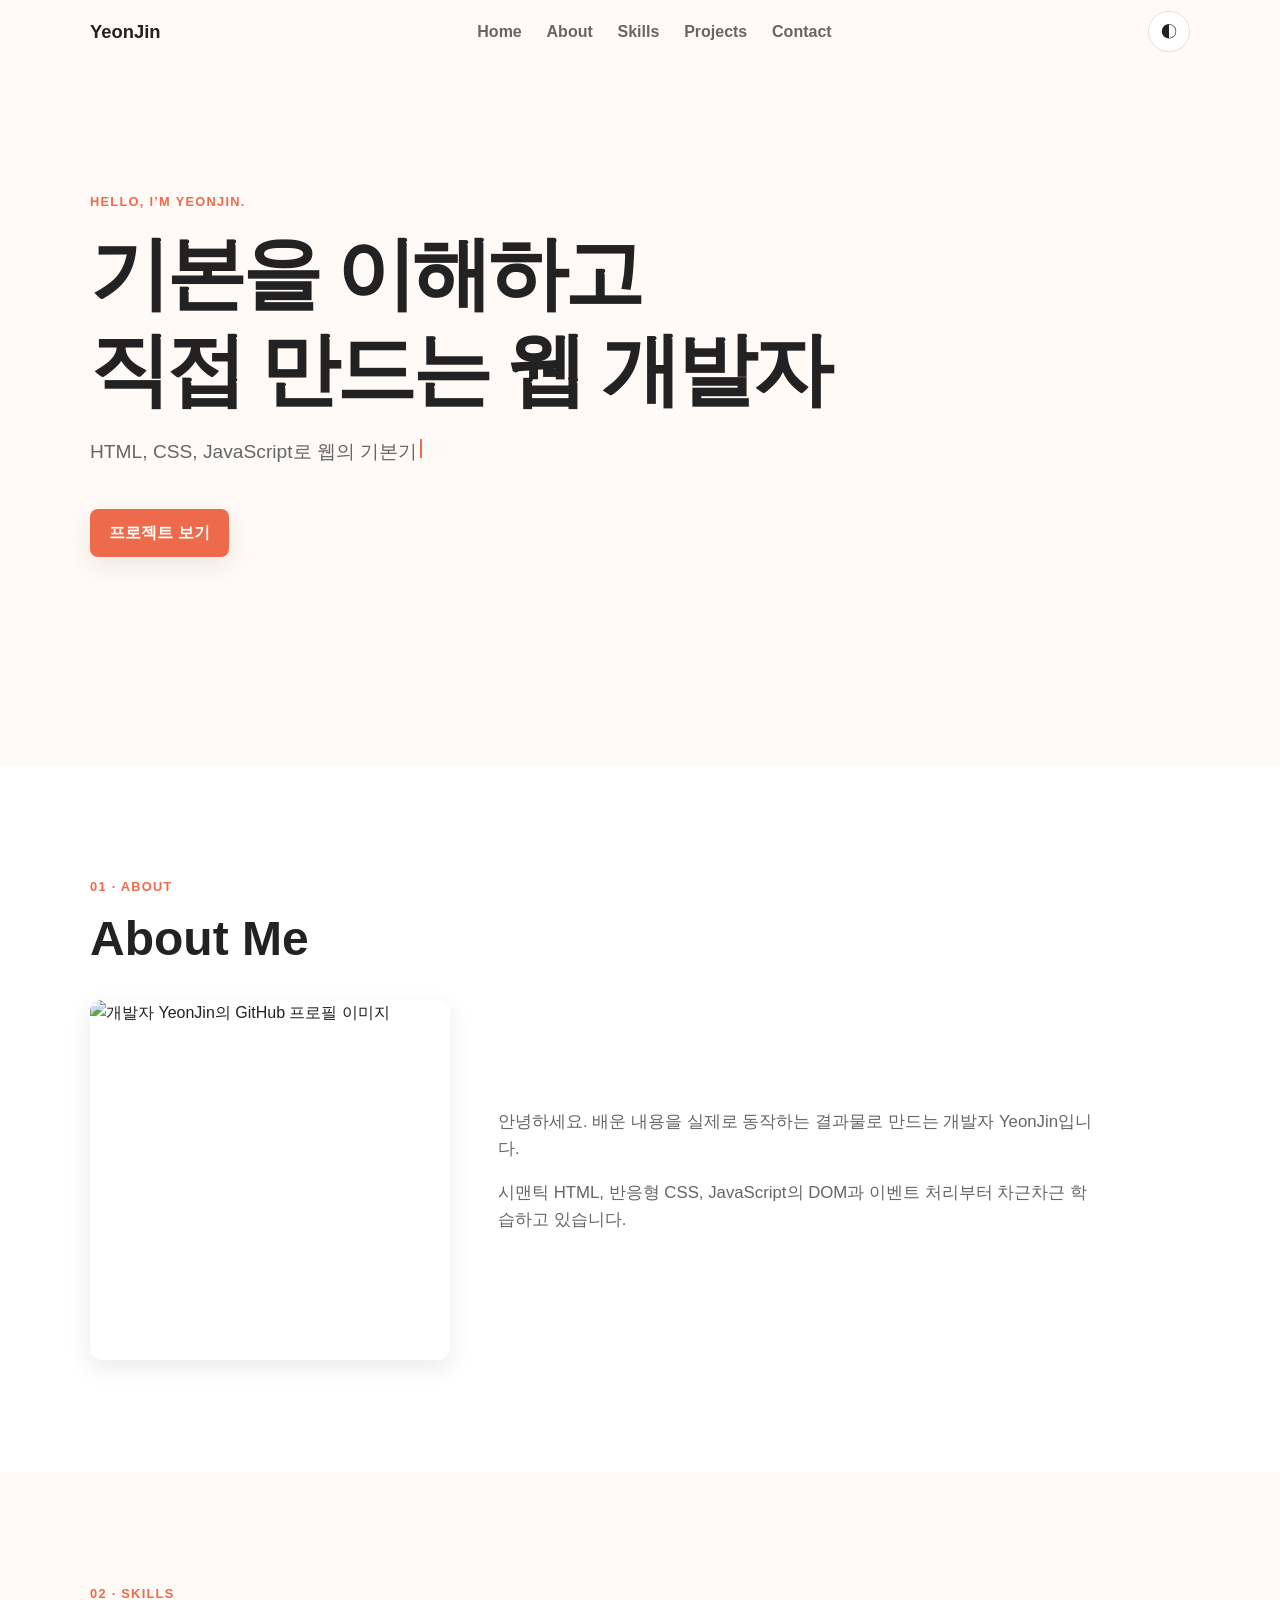
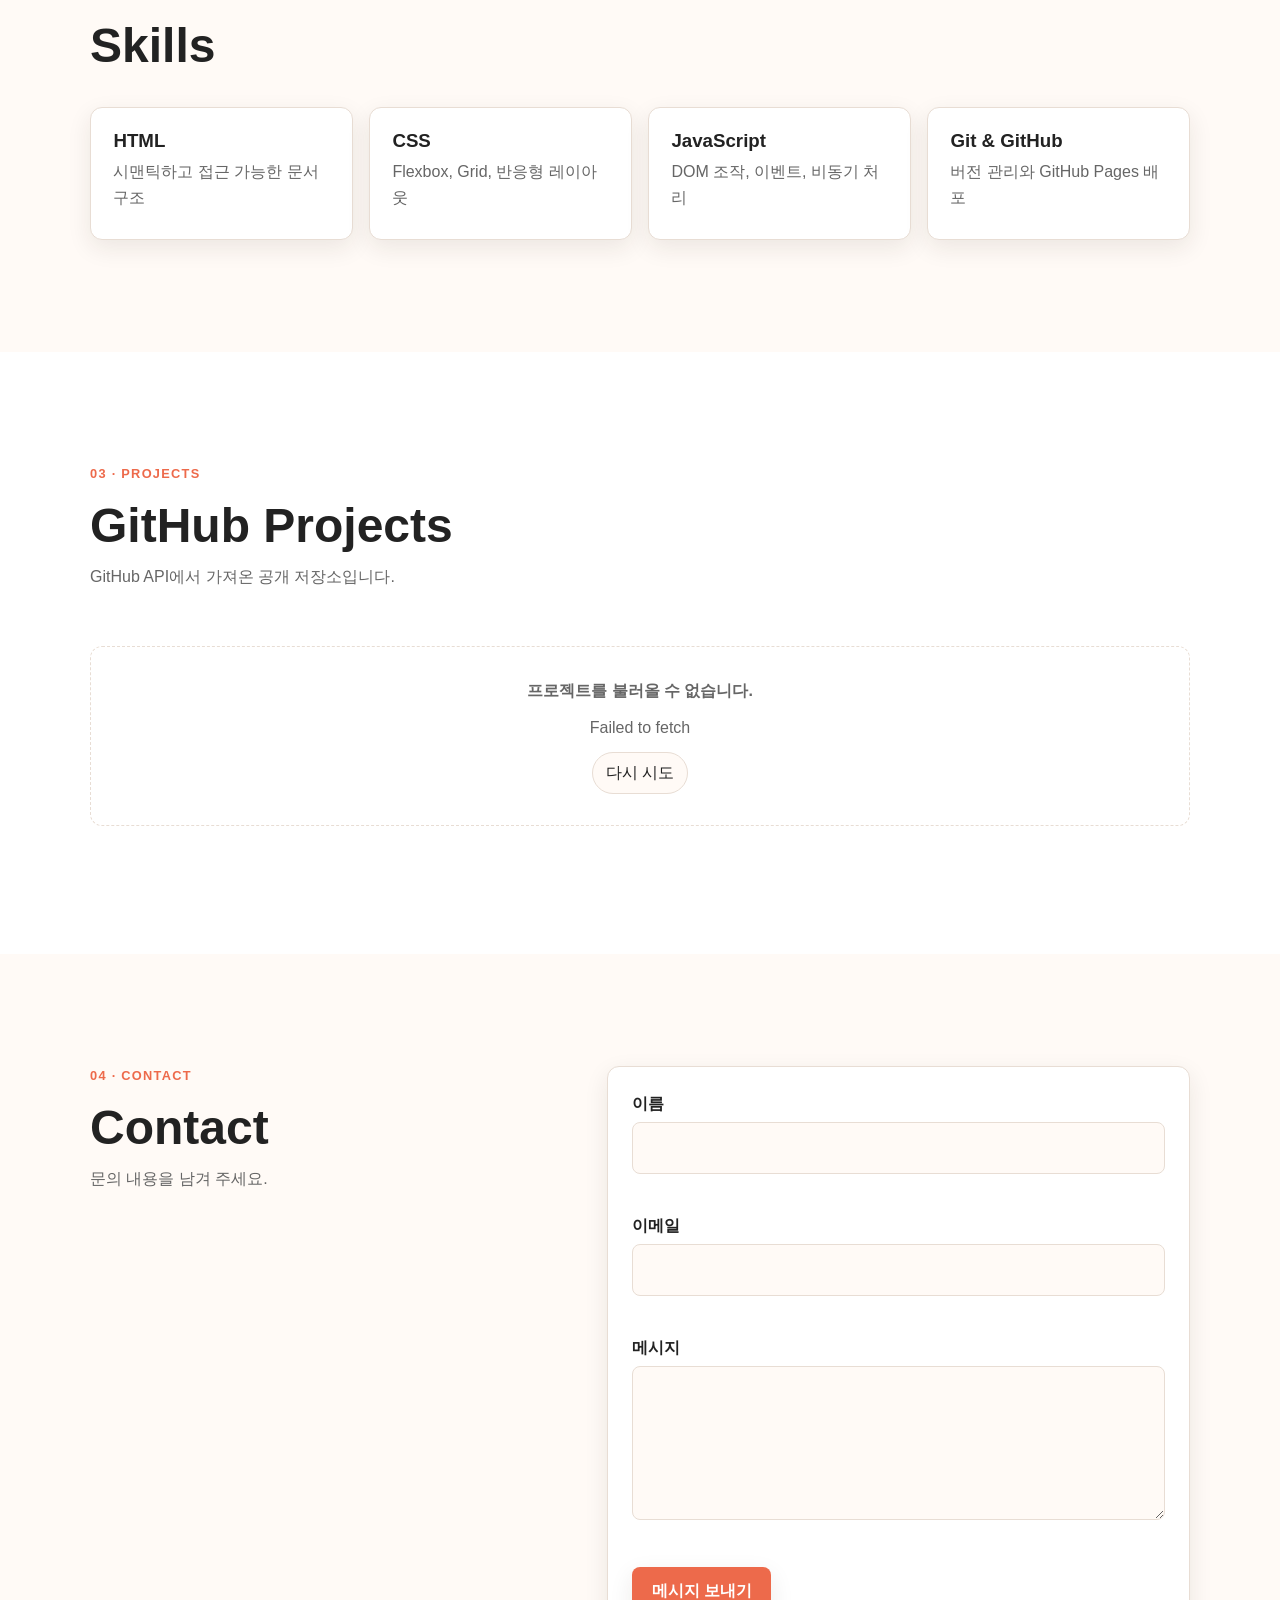
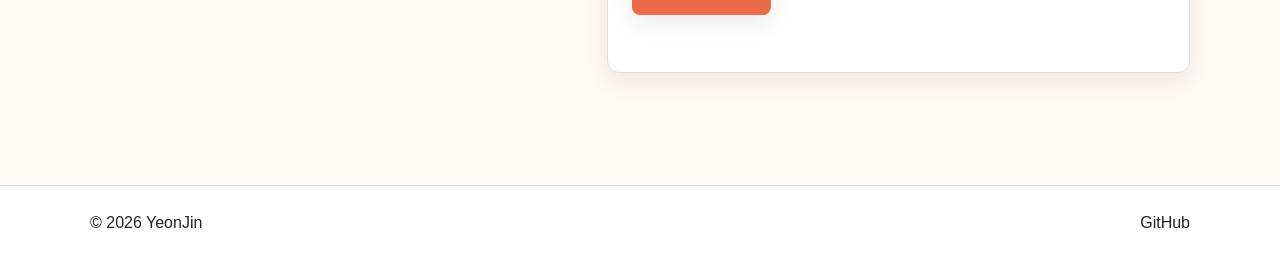
==== commit 24ef7f51: "refactor: simplify B1_1 to mission requirements" ====
--- a/B1_1/index.html
+++ b/B1_1/index.html
@@ -3,19 +3,9 @@
   <head>
     <meta charset="UTF-8" />
     <meta name="viewport" content="width=device-width, initial-scale=1.0" />
-    <meta
-      name="description"
-      content="사용자의 문제를 세심하게 관찰하고 웹으로 해결하는 개발자 YeonJin의 포트폴리오입니다."
-    />
-    <meta name="theme-color" content="#fffaf6" />
+    <meta name="description" content="웹 개발자 YeonJin의 반응형 포트폴리오" />
     <title>YeonJin — Web Developer</title>
     <link rel="icon" href="images/favicon.svg" type="image/svg+xml" />
-    <link rel="preconnect" href="https://fonts.googleapis.com" />
-    <link rel="preconnect" href="https://fonts.gstatic.com" crossorigin />
-    <link
-      href="https://fonts.googleapis.com/css2?family=DM+Sans:wght@400;500;600;700&family=Noto+Sans+KR:wght@400;500;600;700&display=swap"
-      rel="stylesheet"
-    />
     <link rel="stylesheet" href="css/style.css" />
     <script src="js/main.js" defer></script>
   </head>
@@ -24,257 +14,135 @@
 
     <header class="site-header" id="site-header">
       <nav class="nav container" aria-label="주요 메뉴">
-        <a class="logo" href="#home" aria-label="YeonJin 포트폴리오 홈">
-          <span class="logo-mark" aria-hidden="true">YJ</span>
-          <span>YeonJin</span>
-        </a>
+        <a class="logo" href="#home">YeonJin</a>
 
-        <div class="nav-actions">
-          <ul class="nav-menu" id="nav-menu">
-            <li><a class="nav-link active" href="#home">Home</a></li>
-            <li><a class="nav-link" href="#about">About</a></li>
-            <li><a class="nav-link" href="#skills">Skills</a></li>
-            <li><a class="nav-link" href="#projects">Projects</a></li>
-            <li><a class="nav-link" href="#contact">Contact</a></li>
-          </ul>
+        <ul class="nav-menu" id="nav-menu">
+          <li><a href="#home">Home</a></li>
+          <li><a href="#about">About</a></li>
+          <li><a href="#skills">Skills</a></li>
+          <li><a href="#projects">Projects</a></li>
+          <li><a href="#contact">Contact</a></li>
+        </ul>
 
+        <div class="nav-buttons">
+          <button id="theme-toggle" class="theme-toggle" type="button" aria-label="다크 모드로 전환">◐</button>
           <button
-            class="icon-button theme-toggle"
-            id="theme-toggle"
-            type="button"
-            aria-label="다크 모드로 전환"
-            title="테마 전환"
-          >
-            <svg class="theme-icon sun-icon" viewBox="0 0 24 24" aria-hidden="true">
-              <circle cx="12" cy="12" r="4"></circle>
-              <path d="M12 2v2M12 20v2M4.93 4.93l1.42 1.42M17.66 17.66l1.41 1.41M2 12h2M20 12h2M4.93 19.07l1.42-1.42M17.66 6.34l1.41-1.41"></path>
-            </svg>
-            <svg class="theme-icon moon-icon" viewBox="0 0 24 24" aria-hidden="true">
-              <path d="M21 12.79A9 9 0 1 1 11.21 3 7 7 0 0 0 21 12.79Z"></path>
-            </svg>
-          </button>
-
-          <button
-            class="icon-button menu-toggle"
             id="menu-toggle"
+            class="menu-toggle"
             type="button"
             aria-label="메뉴 열기"
             aria-controls="nav-menu"
             aria-expanded="false"
           >
-            <span></span>
-            <span></span>
-            <span></span>
+            <span></span><span></span><span></span>
           </button>
         </div>
       </nav>
     </header>
 
     <main id="main-content">
-      <section class="hero section" id="home" aria-labelledby="hero-title">
-        <div class="hero-decoration hero-decoration-one" aria-hidden="true"></div>
-        <div class="hero-decoration hero-decoration-two" aria-hidden="true"></div>
-        <div class="container hero-grid">
-          <div class="hero-copy reveal">
-            <p class="eyebrow">Hello, I’m YeonJin <span aria-hidden="true">👋</span></p>
-            <h1 id="hero-title">
-              세심한 관찰을<br />
-              <span class="accent-text">쓸모 있는 경험</span>으로.
-            </h1>
-            <p class="hero-description">
-              <span id="typing-text" aria-live="polite"></span><span class="typing-cursor" aria-hidden="true"></span>
-            </p>
-            <div class="hero-buttons">
-              <a class="button button-primary" href="#projects">
-                프로젝트 보기
-                <svg viewBox="0 0 24 24" aria-hidden="true"><path d="m5 12 14 0M13 6l6 6-6 6"></path></svg>
-              </a>
-              <a class="button button-secondary" href="#contact">함께 이야기하기</a>
-            </div>
-            <ul class="hero-meta" aria-label="개발 가치">
-              <li><span aria-hidden="true">✦</span> Web fundamentals</li>
-              <li><span aria-hidden="true">✦</span> Thoughtful details</li>
-            </ul>
+      <section class="hero section" id="home">
+        <div class="container reveal">
+          <p class="section-label">Hello, I’m YeonJin.</p>
+          <h1>기본을 이해하고<br />직접 만드는 웹 개발자</h1>
+          <p class="hero-text">
+            <span id="typing-text" aria-live="polite"></span><span class="typing-cursor" aria-hidden="true"></span>
+          </p>
+          <a class="button" href="#projects">프로젝트 보기</a>
+        </div>
+      </section>
+
+      <section class="about section" id="about">
+        <div class="container">
+          <div class="section-heading reveal">
+            <p class="section-label">01 · About</p>
+            <h2>About Me</h2>
           </div>
 
-          <div class="hero-visual reveal" aria-hidden="true">
-            <div class="visual-card">
-              <div class="visual-card-top">
-                <span></span><span></span><span></span>
-              </div>
-              <div class="code-line code-line-short"></div>
-              <div class="code-line"></div>
-              <div class="code-line code-line-medium"></div>
-              <div class="code-pill">idea → code → experience</div>
-              <img src="images/profile-illustration.svg" alt="" />
-            </div>
-            <div class="floating-tag tag-one">HTML</div>
-            <div class="floating-tag tag-two">CSS</div>
-            <div class="floating-tag tag-three">JavaScript</div>
-          </div>
-        </div>
-        <a class="scroll-hint" href="#about" aria-label="소개 섹션으로 이동">
-          <span>Scroll to explore</span>
-          <svg viewBox="0 0 24 24" aria-hidden="true"><path d="m6 9 6 6 6-6"></path></svg>
-        </a>
-      </section>
-
-      <section class="about section" id="about" aria-labelledby="about-title">
-        <div class="container">
-          <div class="section-heading reveal">
-            <p class="section-number">01 · About</p>
-            <h2 id="about-title">관찰에서 시작하는 개발</h2>
-            <p>사람이 겪는 작은 불편을 발견하고, 이해하기 쉬운 화면과 단단한 코드로 풀어냅니다.</p>
-          </div>
-
-          <div class="about-grid">
-            <figure class="profile-frame reveal">
-              <div class="profile-image-wrap">
-                <img
-                  src="https://avatars.githubusercontent.com/u/202807596?v=4"
-                  alt="개발자 YeonJin의 GitHub 프로필 이미지"
-                  width="460"
-                  height="460"
-                />
-              </div>
-              <figcaption>Apple Developer Academy Alumni</figcaption>
-            </figure>
-
-            <div class="about-copy reveal">
-              <p class="about-lead">
-                안녕하세요. 새로운 기술을 빠르게 배우고, 배운 것을 실제 동작하는 결과물로 연결하는
-                개발자 <strong>YeonJin</strong>입니다.
-              </p>
-              <p>
-                시맨틱한 구조, 여러 화면에 자연스럽게 대응하는 레이아웃, 사용자의 행동에 즉시 반응하는
-                인터랙션을 중요하게 생각합니다. 지금은 웹의 기본기를 단단히 다지며 더 나은 경험을 만드는
-                방법을 탐구하고 있습니다.
-              </p>
-              <div class="about-facts">
-                <article>
-                  <span class="fact-icon" aria-hidden="true">01</span>
-                  <div><h3>사용자 중심</h3><p>기능보다 먼저 사용자의 맥락을 살핍니다.</p></div>
-                </article>
-                <article>
-                  <span class="fact-icon" aria-hidden="true">02</span>
-                  <div><h3>꾸준한 실험</h3><p>작게 만들고 확인하며 더 나은 답을 찾습니다.</p></div>
-                </article>
-              </div>
-              <a class="text-link" href="https://github.com/Islajin" target="_blank" rel="noreferrer">
-                GitHub에서 더 보기 <span aria-hidden="true">↗</span>
-              </a>
+          <div class="about-layout">
+            <img
+              class="profile-image reveal"
+              src="https://avatars.githubusercontent.com/u/202807596?v=4"
+              alt="개발자 YeonJin의 GitHub 프로필 이미지"
+              width="360"
+              height="360"
+            />
+            <div class="about-text reveal">
+              <p>안녕하세요. 배운 내용을 실제로 동작하는 결과물로 만드는 개발자 YeonJin입니다.</p>
+              <p>시맨틱 HTML, 반응형 CSS, JavaScript의 DOM과 이벤트 처리부터 차근차근 학습하고 있습니다.</p>
             </div>
           </div>
         </div>
       </section>
 
-      <section class="skills section" id="skills" aria-labelledby="skills-title">
+      <section class="skills section" id="skills">
         <div class="container">
           <div class="section-heading reveal">
-            <p class="section-number">02 · Skills</p>
-            <h2 id="skills-title">배우고, 만들고, 다듬는 도구들</h2>
-            <p>기본 원리를 이해한 뒤 목적에 맞는 도구를 선택합니다.</p>
+            <p class="section-label">02 · Skills</p>
+            <h2>Skills</h2>
           </div>
 
           <div class="skills-grid">
-            <article class="skill-card reveal">
-              <span class="skill-icon" aria-hidden="true">&lt;/&gt;</span>
-              <h3>HTML</h3>
-              <p>의미가 명확하고 접근 가능한 문서 구조를 설계합니다.</p>
-              <div class="skill-level" aria-label="HTML 숙련도 85퍼센트"><span data-level="85"></span></div>
-            </article>
-            <article class="skill-card reveal">
-              <span class="skill-icon" aria-hidden="true">#</span>
-              <h3>CSS</h3>
-              <p>Flexbox와 Grid로 유연한 반응형 인터페이스를 만듭니다.</p>
-              <div class="skill-level" aria-label="CSS 숙련도 80퍼센트"><span data-level="80"></span></div>
-            </article>
-            <article class="skill-card reveal">
-              <span class="skill-icon" aria-hidden="true">JS</span>
-              <h3>JavaScript</h3>
-              <p>이벤트와 상태를 연결해 살아 움직이는 경험을 구현합니다.</p>
-              <div class="skill-level" aria-label="JavaScript 숙련도 75퍼센트"><span data-level="75"></span></div>
-            </article>
-            <article class="skill-card reveal">
-              <span class="skill-icon" aria-hidden="true">Git</span>
-              <h3>Git & GitHub</h3>
-              <p>변경 이력을 명확히 기록하고 협업 가능한 흐름을 만듭니다.</p>
-              <div class="skill-level" aria-label="Git과 GitHub 숙련도 75퍼센트"><span data-level="75"></span></div>
-            </article>
+            <article class="card reveal"><h3>HTML</h3><p>시맨틱하고 접근 가능한 문서 구조</p></article>
+            <article class="card reveal"><h3>CSS</h3><p>Flexbox, Grid, 반응형 레이아웃</p></article>
+            <article class="card reveal"><h3>JavaScript</h3><p>DOM 조작, 이벤트, 비동기 처리</p></article>
+            <article class="card reveal"><h3>Git & GitHub</h3><p>버전 관리와 GitHub Pages 배포</p></article>
           </div>
         </div>
       </section>
 
-      <section class="projects section" id="projects" aria-labelledby="projects-title">
+      <section class="projects section" id="projects">
         <div class="container">
-          <div class="section-heading projects-heading reveal">
-            <div>
-              <p class="section-number">03 · Projects</p>
-              <h2 id="projects-title">최근 GitHub 프로젝트</h2>
-              <p>GitHub API에서 가져온 저장소를 언어별로 살펴보세요.</p>
-            </div>
-            <a class="text-link" href="https://github.com/Islajin?tab=repositories" target="_blank" rel="noreferrer">
-              모든 저장소 <span aria-hidden="true">↗</span>
-            </a>
+          <div class="section-heading reveal">
+            <p class="section-label">03 · Projects</p>
+            <h2>GitHub Projects</h2>
+            <p>GitHub API에서 가져온 공개 저장소입니다.</p>
           </div>
 
-          <div class="project-filters reveal" id="project-filters" aria-label="프로젝트 언어 필터"></div>
-          <div class="projects-status" id="projects-status" role="status" aria-live="polite"></div>
-          <div class="projects-grid" id="projects-grid"></div>
+          <div id="project-filters" class="project-filters reveal" aria-label="프로젝트 언어 필터"></div>
+          <div id="projects-status" class="projects-status" role="status" aria-live="polite"></div>
+          <div id="projects-grid" class="projects-grid"></div>
         </div>
       </section>
 
-      <section class="contact section" id="contact" aria-labelledby="contact-title">
-        <div class="container contact-grid">
-          <div class="contact-copy reveal">
-            <p class="section-number">04 · Contact</p>
-            <h2 id="contact-title">좋은 아이디어는<br />대화에서 시작됩니다.</h2>
-            <p>함께 만들고 싶은 것, 나누고 싶은 이야기가 있다면 편하게 메시지를 남겨주세요.</p>
-            <a class="contact-github" href="https://github.com/Islajin" target="_blank" rel="noreferrer">
-              <span aria-hidden="true">GH</span>
-              <span><small>Find me on</small>github.com/Islajin</span>
-              <b aria-hidden="true">↗</b>
-            </a>
+      <section class="contact section" id="contact">
+        <div class="container contact-layout">
+          <div class="section-heading reveal">
+            <p class="section-label">04 · Contact</p>
+            <h2>Contact</h2>
+            <p>문의 내용을 남겨 주세요.</p>
           </div>
 
-          <form class="contact-form reveal" id="contact-form" novalidate>
+          <form id="contact-form" class="contact-form reveal" novalidate>
             <div class="form-field">
-              <label for="name">이름 <span aria-hidden="true">*</span></label>
-              <input id="name" name="name" type="text" autocomplete="name" placeholder="이름을 알려주세요" required />
-              <p class="field-error" id="name-error"></p>
+              <label for="name">이름</label>
+              <input id="name" name="name" type="text" autocomplete="name" required />
+              <p id="name-error" class="field-error"></p>
             </div>
             <div class="form-field">
-              <label for="email">이메일 <span aria-hidden="true">*</span></label>
-              <input id="email" name="email" type="email" autocomplete="email" placeholder="hello@example.com" required />
-              <p class="field-error" id="email-error"></p>
+              <label for="email">이메일</label>
+              <input id="email" name="email" type="email" autocomplete="email" required />
+              <p id="email-error" class="field-error"></p>
             </div>
             <div class="form-field">
-              <label for="message">메시지 <span aria-hidden="true">*</span></label>
-              <textarea id="message" name="message" rows="5" placeholder="어떤 이야기를 나누고 싶으신가요?" required></textarea>
-              <p class="field-error" id="message-error"></p>
+              <label for="message">메시지</label>
+              <textarea id="message" name="message" rows="5" required></textarea>
+              <p id="message-error" class="field-error"></p>
             </div>
-            <button class="button button-primary submit-button" type="submit">
-              <span>메시지 보내기</span>
-              <svg viewBox="0 0 24 24" aria-hidden="true"><path d="m22 2-7 20-4-9-9-4Z"></path><path d="M22 2 11 13"></path></svg>
-            </button>
-            <p class="form-status" id="form-status" role="status" aria-live="polite"></p>
+            <button class="button" type="submit">메시지 보내기</button>
+            <p id="form-status" class="form-status" role="status" aria-live="polite"></p>
           </form>
         </div>
       </section>
     </main>
 
     <footer class="site-footer">
-      <div class="container footer-inner">
-        <p>© <span id="current-year"></span> YeonJin. Built with curiosity.</p>
-        <div class="footer-links">
-          <a href="https://github.com/Islajin" target="_blank" rel="noreferrer">GitHub</a>
-          <a href="#home">Back to top ↑</a>
-        </div>
+      <div class="container footer-layout">
+        <p>© <span id="current-year"></span> YeonJin</p>
+        <a href="https://github.com/Islajin" target="_blank" rel="noreferrer">GitHub</a>
       </div>
     </footer>
 
-    <button class="scroll-top" id="scroll-top" type="button" aria-label="페이지 맨 위로 이동">
-      <svg viewBox="0 0 24 24" aria-hidden="true"><path d="m18 15-6-6-6 6"></path></svg>
-    </button>
+    <button id="scroll-top" class="scroll-top" type="button" aria-label="페이지 맨 위로 이동">↑</button>
   </body>
 </html>
--- a/B1_1/css/style.css
+++ b/B1_1/css/style.css
@@ -1,42 +1,32 @@
 :root {
   --color-bg: #fffaf6;
   --color-surface: #ffffff;
-  --color-surface-soft: #f8f2ec;
-  --color-text: #22211f;
-  --color-text-muted: #69645f;
-  --color-line: #e9dfd5;
-  --color-primary: #e96b4c;
-  --color-primary-dark: #bd432a;
-  --color-primary-soft: #ffe5dc;
-  --color-secondary: #405cb7;
-  --color-success: #237a57;
-  --color-error: #c43e35;
-  --shadow-sm: 0 12px 30px rgba(63, 46, 35, 0.08);
-  --shadow-lg: 0 30px 70px rgba(63, 46, 35, 0.14);
-  --radius-sm: 12px;
-  --radius-md: 22px;
-  --radius-lg: 34px;
-  --font-body: "DM Sans", "Noto Sans KR", sans-serif;
-  --space-section: 6.5rem;
-  --header-height: 4.5rem;
+  --color-text: #222222;
+  --color-muted: #666666;
+  --color-border: #e8ddd4;
+  --color-primary: #ed6a4b;
+  --color-primary-dark: #c94e32;
+  --color-error: #c83d35;
+  --color-success: #247653;
+  --font-body: Arial, "Noto Sans KR", sans-serif;
+  --space-section: 5rem;
+  --header-height: 4rem;
+  --shadow: 0 8px 24px rgba(40, 30, 20, 0.09);
+  --radius: 12px;
   --transition: 200ms ease;
 }
 
 [data-theme="dark"] {
-  --color-bg: #171716;
-  --color-surface: #222220;
-  --color-surface-soft: #292825;
-  --color-text: #f7f1eb;
-  --color-text-muted: #bcb4ac;
-  --color-line: #3b3935;
-  --color-primary: #ff896d;
-  --color-primary-dark: #ffac98;
-  --color-primary-soft: #482920;
-  --color-secondary: #9eb1ff;
-  --color-success: #68c99f;
+  --color-bg: #181818;
+  --color-surface: #242424;
+  --color-text: #f5f5f5;
+  --color-muted: #b9b9b9;
+  --color-border: #3d3d3d;
+  --color-primary: #ff876c;
+  --color-primary-dark: #ff9d88;
   --color-error: #ff8178;
-  --shadow-sm: 0 12px 30px rgba(0, 0, 0, 0.2);
-  --shadow-lg: 0 30px 70px rgba(0, 0, 0, 0.34);
+  --color-success: #72caa5;
+  --shadow: 0 8px 24px rgba(0, 0, 0, 0.28);
 }
 
 *,
@@ -54,12 +44,13 @@
   background: var(--color-bg);
   color: var(--color-text);
   font-family: var(--font-body);
-  line-height: 1.65;
+  line-height: 1.6;
   transition: background-color var(--transition), color var(--transition);
 }
 
-body.menu-open {
-  overflow: hidden;
+a {
+  color: inherit;
+  text-decoration: none;
 }
 
 button,
@@ -68,25 +59,13 @@
   font: inherit;
 }
 
-button,
-a {
-  -webkit-tap-highlight-color: transparent;
-}
-
-a {
-  color: inherit;
-  text-decoration: none;
+button {
+  cursor: pointer;
 }
 
 img {
   display: block;
   max-width: 100%;
-}
-
-ul {
-  margin: 0;
-  padding: 0;
-  list-style: none;
 }
 
 h1,
@@ -103,27 +82,24 @@
 }
 
 .container {
-  width: min(100% - 2.5rem, 1160px);
+  width: min(100% - 2rem, 1100px);
   margin-inline: auto;
 }
 
 .section {
-  position: relative;
   padding-block: var(--space-section);
   scroll-margin-top: var(--header-height);
 }
 
 .skip-link {
   position: fixed;
-  top: 0.75rem;
-  left: 0.75rem;
+  top: 0.5rem;
+  left: 0.5rem;
   z-index: 200;
-  padding: 0.7rem 1rem;
-  border-radius: 8px;
+  padding: 0.6rem 0.8rem;
   background: var(--color-text);
   color: var(--color-bg);
   transform: translateY(-150%);
-  transition: transform var(--transition);
 }
 
 .skip-link:focus {
@@ -140,133 +116,85 @@
 }
 
 .site-header.scrolled {
-  border-color: color-mix(in srgb, var(--color-line) 80%, transparent);
-  background: color-mix(in srgb, var(--color-bg) 88%, transparent);
-  box-shadow: 0 8px 24px rgba(40, 30, 22, 0.04);
-  backdrop-filter: blur(16px);
+  border-color: var(--color-border);
+  background: var(--color-bg);
+  box-shadow: var(--shadow);
 }
 
 .nav {
   display: flex;
+  height: 100%;
   align-items: center;
   justify-content: space-between;
-  height: 100%;
-}
-
-.logo,
-.nav-actions {
-  display: flex;
-  align-items: center;
 }
 
 .logo {
-  z-index: 102;
-  gap: 0.65rem;
-  font-size: 1.03rem;
+  font-size: 1.15rem;
   font-weight: 700;
-  letter-spacing: -0.03em;
-}
-
-.logo-mark {
+}
+
+.nav-menu {
+  position: absolute;
+  top: var(--header-height);
+  left: 0;
+  display: none;
+  width: 100%;
+  margin: 0;
+  padding: 1rem;
+  list-style: none;
+  border-bottom: 1px solid var(--color-border);
+  background: var(--color-bg);
+  box-shadow: var(--shadow);
+}
+
+.nav-menu.active {
+  display: flex;
+  flex-direction: column;
+}
+
+.nav-menu a {
+  display: block;
+  padding: 0.7rem;
+  color: var(--color-muted);
+  font-weight: 600;
+  transition: color var(--transition);
+}
+
+.nav-menu a:hover {
+  color: var(--color-primary);
+}
+
+.nav-buttons {
+  display: flex;
+  gap: 0.5rem;
+}
+
+.theme-toggle,
+.menu-toggle {
   display: grid;
-  width: 2.2rem;
-  height: 2.2rem;
+  width: 2.6rem;
+  height: 2.6rem;
   place-items: center;
-  border-radius: 10px 10px 10px 3px;
-  background: var(--color-primary);
-  color: #fff;
-  font-size: 0.7rem;
-  letter-spacing: 0.02em;
-}
-
-.nav-actions {
-  gap: 0.65rem;
-}
-
-.nav-menu {
-  position: fixed;
-  inset: var(--header-height) 0 auto;
-  display: grid;
-  gap: 0.3rem;
-  padding: 1rem 1.25rem 1.5rem;
-  border-bottom: 1px solid var(--color-line);
-  background: var(--color-bg);
-  box-shadow: var(--shadow-sm);
-  opacity: 0;
-  pointer-events: none;
-  transform: translateY(-1rem);
-  transition: opacity var(--transition), transform var(--transition);
-}
-
-.nav-menu.active {
-  opacity: 1;
-  pointer-events: auto;
-  transform: translateY(0);
-}
-
-.nav-link {
-  display: block;
-  padding: 0.75rem;
-  color: var(--color-text-muted);
-  font-weight: 600;
-  transition: color var(--transition), transform var(--transition);
-}
-
-.nav-link:hover,
-.nav-link.active {
-  color: var(--color-primary);
-}
-
-.nav-link:hover {
-  transform: translateX(4px);
-}
-
-.icon-button {
-  display: grid;
-  width: 2.7rem;
-  height: 2.7rem;
-  place-items: center;
-  border: 1px solid var(--color-line);
+  border: 1px solid var(--color-border);
   border-radius: 50%;
   background: var(--color-surface);
   color: var(--color-text);
-  cursor: pointer;
-  transition: border-color var(--transition), background-color var(--transition), transform var(--transition);
-}
-
-.icon-button:hover {
+}
+
+.theme-toggle:hover,
+.menu-toggle:hover {
   border-color: var(--color-primary);
-  background: var(--color-primary-soft);
-  transform: translateY(-2px);
-}
-
-.theme-icon {
-  width: 1.15rem;
-  fill: none;
-  stroke: currentColor;
-  stroke-linecap: round;
-  stroke-width: 1.8;
-}
-
-.moon-icon,
-[data-theme="dark"] .sun-icon {
-  display: none;
-}
-
-[data-theme="dark"] .moon-icon {
-  display: block;
 }
 
 .menu-toggle {
-  z-index: 102;
   gap: 4px;
+  align-content: center;
 }
 
 .menu-toggle span {
   display: block;
-  width: 1.1rem;
+  width: 1rem;
   height: 2px;
-  border-radius: 2px;
   background: currentColor;
   transition: transform var(--transition), opacity var(--transition);
 }
@@ -284,289 +212,62 @@
 }
 
 .hero {
-  display: grid;
-  min-height: 100svh;
+  display: flex;
+  min-height: 85vh;
   align-items: center;
-  overflow: hidden;
-  padding-top: calc(var(--header-height) + 3rem);
-}
-
-.hero-grid {
-  display: grid;
-  align-items: center;
-  gap: 4rem;
-}
-
-.eyebrow,
-.section-number {
+  padding-top: calc(var(--header-height) + 2rem);
+}
+
+.section-label {
+  margin-bottom: 0.8rem;
   color: var(--color-primary);
-  font-size: 0.77rem;
+  font-size: 0.8rem;
   font-weight: 700;
-  letter-spacing: 0.15em;
+  letter-spacing: 0.1em;
   text-transform: uppercase;
 }
 
-.eyebrow {
-  display: inline-flex;
-  align-items: center;
-  gap: 0.45rem;
-  margin-bottom: 1.4rem;
-  padding: 0.45rem 0.8rem;
-  border: 1px solid var(--color-line);
-  border-radius: 999px;
-  background: color-mix(in srgb, var(--color-surface) 80%, transparent);
-}
-
 .hero h1 {
-  max-width: 720px;
+  max-width: 760px;
+  margin-bottom: 1.2rem;
+  font-size: clamp(2.5rem, 11vw, 5rem);
+  letter-spacing: -0.05em;
+}
+
+.hero-text {
+  min-height: 3rem;
   margin-bottom: 1.5rem;
-  font-size: clamp(2.65rem, 12vw, 5.4rem);
-  letter-spacing: -0.065em;
-}
-
-.accent-text {
-  position: relative;
-  color: var(--color-primary);
-}
-
-.accent-text::after {
-  position: absolute;
-  right: 0;
-  bottom: -0.1em;
-  left: 0;
-  height: 0.15em;
-  border-radius: 50%;
-  background: var(--color-primary-soft);
-  content: "";
-  transform: rotate(-1deg);
-}
-
-.hero-description {
-  min-height: 3.6rem;
-  max-width: 560px;
-  margin-bottom: 2rem;
-  color: var(--color-text-muted);
-  font-size: clamp(1.05rem, 3vw, 1.24rem);
+  color: var(--color-muted);
+  font-size: 1.1rem;
 }
 
 .typing-cursor {
   display: inline-block;
   width: 2px;
-  height: 1.05em;
+  height: 1em;
   margin-left: 0.2rem;
   background: var(--color-primary);
-  vertical-align: -0.12em;
-  animation: blink 0.75s steps(1) infinite;
-}
-
-.hero-buttons {
-  display: flex;
-  flex-wrap: wrap;
-  gap: 0.8rem;
+  animation: blink 0.8s step-end infinite;
 }
 
 .button {
   display: inline-flex;
-  min-height: 3.2rem;
+  min-height: 3rem;
   align-items: center;
   justify-content: center;
-  gap: 0.6rem;
-  padding: 0.8rem 1.25rem;
-  border: 1px solid transparent;
-  border-radius: 999px;
+  padding: 0.7rem 1.2rem;
+  border: 0;
+  border-radius: 8px;
+  background: var(--color-primary);
+  box-shadow: var(--shadow);
+  color: #ffffff;
   font-weight: 700;
-  cursor: pointer;
-  transition: transform var(--transition), box-shadow var(--transition), background-color var(--transition), border-color var(--transition);
-}
-
-.button svg {
-  width: 1.1rem;
-  fill: none;
-  stroke: currentColor;
-  stroke-linecap: round;
-  stroke-linejoin: round;
-  stroke-width: 1.8;
+  transition: background-color var(--transition), transform var(--transition);
 }
 
 .button:hover {
-  transform: translateY(-3px);
-}
-
-.button-primary {
-  background: var(--color-primary);
-  box-shadow: 0 12px 24px color-mix(in srgb, var(--color-primary) 22%, transparent);
-  color: #fff;
-}
-
-.button-primary:hover {
   background: var(--color-primary-dark);
-}
-
-.button-secondary {
-  border-color: var(--color-line);
-  background: var(--color-surface);
-}
-
-.button-secondary:hover {
-  border-color: var(--color-primary);
-  box-shadow: var(--shadow-sm);
-}
-
-.hero-meta {
-  display: flex;
-  flex-wrap: wrap;
-  gap: 1rem;
-  margin-top: 2rem;
-  color: var(--color-text-muted);
-  font-size: 0.8rem;
-}
-
-.hero-meta li {
-  display: flex;
-  align-items: center;
-  gap: 0.35rem;
-}
-
-.hero-meta span {
-  color: var(--color-primary);
-}
-
-.hero-visual {
-  position: relative;
-  width: min(85vw, 420px);
-  margin-inline: auto;
-}
-
-.visual-card {
-  position: relative;
-  overflow: hidden;
-  min-height: 420px;
-  padding: 1.25rem;
-  border: 1px solid var(--color-line);
-  border-radius: var(--radius-lg);
-  background: linear-gradient(145deg, var(--color-surface), var(--color-primary-soft));
-  box-shadow: var(--shadow-lg);
-  transform: rotate(2deg);
-}
-
-.visual-card::before {
-  position: absolute;
-  inset: 16% -20% auto auto;
-  width: 17rem;
-  height: 17rem;
-  border-radius: 50%;
-  background: color-mix(in srgb, var(--color-secondary) 17%, transparent);
-  content: "";
-  filter: blur(4px);
-}
-
-.visual-card img {
-  position: absolute;
-  right: -1rem;
-  bottom: -1rem;
-  width: 92%;
-}
-
-.visual-card-top {
-  display: flex;
-  gap: 0.38rem;
-  margin-bottom: 1.5rem;
-}
-
-.visual-card-top span {
-  width: 0.55rem;
-  height: 0.55rem;
-  border-radius: 50%;
-  background: var(--color-line);
-}
-
-.code-line {
-  width: 68%;
-  height: 0.55rem;
-  margin-bottom: 0.65rem;
-  border-radius: 999px;
-  background: color-mix(in srgb, var(--color-text-muted) 22%, transparent);
-}
-
-.code-line-short {
-  width: 34%;
-  background: color-mix(in srgb, var(--color-primary) 55%, transparent);
-}
-
-.code-line-medium {
-  width: 53%;
-}
-
-.code-pill {
-  position: absolute;
-  right: 1rem;
-  bottom: 1rem;
-  z-index: 2;
-  padding: 0.45rem 0.7rem;
-  border: 1px solid color-mix(in srgb, var(--color-line) 70%, transparent);
-  border-radius: 999px;
-  background: color-mix(in srgb, var(--color-surface) 82%, transparent);
-  box-shadow: var(--shadow-sm);
-  font-size: 0.65rem;
-  font-weight: 700;
-  backdrop-filter: blur(8px);
-}
-
-.floating-tag {
-  position: absolute;
-  z-index: 3;
-  padding: 0.55rem 0.85rem;
-  border: 1px solid var(--color-line);
-  border-radius: 10px;
-  background: var(--color-surface);
-  box-shadow: var(--shadow-sm);
-  font-size: 0.72rem;
-  font-weight: 700;
-  animation: float 4s ease-in-out infinite;
-}
-
-.tag-one {
-  top: 18%;
-  left: -1.2rem;
-}
-
-.tag-two {
-  top: 45%;
-  right: -1.6rem;
-  animation-delay: -1.2s;
-}
-
-.tag-three {
-  bottom: 10%;
-  left: -1rem;
-  animation-delay: -2.4s;
-}
-
-.hero-decoration {
-  position: absolute;
-  border-radius: 50%;
-  opacity: 0.45;
-  filter: blur(1px);
-}
-
-.hero-decoration-one {
-  top: 16%;
-  right: -8rem;
-  width: 17rem;
-  height: 17rem;
-  border: 3rem solid var(--color-primary-soft);
-}
-
-.hero-decoration-two {
-  bottom: 12%;
-  left: -5rem;
-  width: 9rem;
-  height: 9rem;
-  background: color-mix(in srgb, var(--color-secondary) 12%, transparent);
-}
-
-.scroll-hint {
-  display: none;
+  transform: translateY(-2px);
 }
 
 .about,
@@ -575,519 +276,199 @@
 }
 
 .section-heading {
-  max-width: 680px;
-  margin-bottom: 3.25rem;
-}
-
-.section-number {
-  margin-bottom: 0.85rem;
-}
-
-.section-heading h2,
-.contact-copy h2 {
-  margin-bottom: 1rem;
-  font-size: clamp(2rem, 7vw, 3.4rem);
-  letter-spacing: -0.05em;
+  max-width: 650px;
+  margin-bottom: 2rem;
+}
+
+.section-heading h2 {
+  margin-bottom: 0.6rem;
+  font-size: clamp(2rem, 7vw, 3rem);
 }
 
 .section-heading > p:last-child,
-.contact-copy > p {
-  color: var(--color-text-muted);
-}
-
-.about-grid {
+.about-text,
+.card p {
+  color: var(--color-muted);
+}
+
+.about-layout {
   display: grid;
-  gap: 3rem;
+  gap: 2rem;
   align-items: center;
 }
 
-.profile-frame {
-  position: relative;
-  width: min(100%, 470px);
-  margin: 0 auto;
-}
-
-.profile-frame::before {
-  position: absolute;
-  inset: 1.2rem -0.8rem -0.8rem 1.2rem;
-  border-radius: var(--radius-md);
-  background: var(--color-primary-soft);
-  content: "";
-}
-
-.profile-image-wrap {
-  position: relative;
-  overflow: hidden;
+.profile-image {
+  width: min(100%, 360px);
   aspect-ratio: 1;
-  border-radius: var(--radius-md);
-  background: var(--color-surface-soft);
-}
-
-.profile-image-wrap img {
-  width: 100%;
-  height: 100%;
+  border-radius: var(--radius);
+  box-shadow: var(--shadow);
   object-fit: cover;
-  transition: transform 500ms ease;
-}
-
-.profile-image-wrap:hover img {
-  transform: scale(1.03);
-}
-
-.profile-frame figcaption {
-  position: absolute;
-  right: -0.5rem;
-  bottom: 1rem;
-  padding: 0.6rem 0.9rem;
-  border: 1px solid var(--color-line);
-  border-radius: 999px;
-  background: var(--color-surface);
-  box-shadow: var(--shadow-sm);
-  font-size: 0.72rem;
-  font-weight: 700;
-}
-
-.about-lead {
-  font-size: clamp(1.25rem, 4vw, 1.65rem);
-  letter-spacing: -0.025em;
-}
-
-.about-copy > p:not(.about-lead) {
-  color: var(--color-text-muted);
-}
-
-.about-facts {
-  display: grid;
-  gap: 0.8rem;
-  margin: 2rem 0;
-}
-
-.about-facts article {
-  display: flex;
-  gap: 0.9rem;
-  padding: 1rem;
-  border: 1px solid var(--color-line);
-  border-radius: var(--radius-sm);
-  background: var(--color-bg);
-}
-
-.fact-icon {
-  display: grid;
-  flex: 0 0 2.3rem;
-  height: 2.3rem;
-  place-items: center;
-  border-radius: 50%;
-  background: var(--color-primary-soft);
-  color: var(--color-primary);
-  font-size: 0.7rem;
-  font-weight: 700;
-}
-
-.about-facts h3,
-.about-facts p {
-  margin-bottom: 0;
-}
-
-.about-facts h3 {
-  font-size: 0.97rem;
-}
-
-.about-facts p {
-  color: var(--color-text-muted);
-  font-size: 0.82rem;
-}
-
-.text-link {
-  display: inline-flex;
-  align-items: center;
-  gap: 0.4rem;
-  color: var(--color-primary);
-  font-weight: 700;
-}
-
-.text-link span {
-  transition: transform var(--transition);
-}
-
-.text-link:hover span {
-  transform: translate(3px, -3px);
+}
+
+.about-text {
+  max-width: 600px;
+  font-size: 1.05rem;
 }
 
 .skills-grid,
 .projects-grid {
   display: grid;
+  grid-template-columns: repeat(auto-fit, minmax(min(100%, 260px), 1fr));
   gap: 1rem;
 }
 
-.skill-card,
+.card,
 .project-card {
-  border: 1px solid var(--color-line);
-  border-radius: var(--radius-md);
+  padding: 1.4rem;
+  border: 1px solid var(--color-border);
+  border-radius: var(--radius);
   background: var(--color-surface);
-  box-shadow: var(--shadow-sm);
-  transition: transform var(--transition), box-shadow var(--transition), border-color var(--transition);
-}
-
-.skill-card {
-  padding: 1.5rem;
-}
-
-.skill-card:hover,
+  box-shadow: var(--shadow);
+  transition: border-color var(--transition), transform var(--transition);
+}
+
+.card:hover,
 .project-card:hover {
-  border-color: color-mix(in srgb, var(--color-primary) 50%, var(--color-line));
-  box-shadow: var(--shadow-lg);
-  transform: translateY(-6px);
-}
-
-.skill-icon {
-  display: grid;
-  width: 3rem;
-  height: 3rem;
-  margin-bottom: 1.25rem;
-  place-items: center;
-  border-radius: 12px;
-  background: var(--color-primary-soft);
-  color: var(--color-primary);
-  font-size: 0.78rem;
-  font-weight: 700;
-}
-
-.skill-card h3 {
-  margin-bottom: 0.6rem;
-}
-
-.skill-card p {
-  min-height: 3.2rem;
-  color: var(--color-text-muted);
-  font-size: 0.88rem;
-}
-
-.skill-level {
-  overflow: hidden;
-  height: 4px;
+  border-color: var(--color-primary);
+  transform: translateY(-4px);
+}
+
+.card h3,
+.card p {
+  margin-bottom: 0.4rem;
+}
+
+.project-filters {
+  display: flex;
+  flex-wrap: wrap;
+  gap: 0.5rem;
+  margin-bottom: 1.5rem;
+}
+
+.filter-button,
+.retry-button {
+  padding: 0.45rem 0.8rem;
+  border: 1px solid var(--color-border);
   border-radius: 999px;
-  background: var(--color-line);
-}
-
-.skill-level span {
-  display: block;
-  width: 0;
-  height: 100%;
-  border-radius: inherit;
-  background: var(--color-primary);
-  transition: width 900ms ease 200ms;
-}
-
-.skill-card.visible .skill-level span[data-level="85"] {
-  width: 85%;
-}
-
-.skill-card.visible .skill-level span[data-level="80"] {
-  width: 80%;
-}
-
-.skill-card.visible .skill-level span[data-level="75"] {
-  width: 75%;
-}
-
-.projects-heading {
-  max-width: none;
-}
-
-.projects-heading .text-link {
-  margin-top: 0.5rem;
-}
-
-.project-filters {
-  display: flex;
-  flex-wrap: wrap;
-  gap: 0.55rem;
-  margin-bottom: 1.7rem;
-}
-
-.filter-button {
-  padding: 0.5rem 0.9rem;
-  border: 1px solid var(--color-line);
-  border-radius: 999px;
-  background: transparent;
-  color: var(--color-text-muted);
-  font-size: 0.8rem;
-  font-weight: 700;
-  cursor: pointer;
-  transition: color var(--transition), background-color var(--transition), border-color var(--transition);
+  background: var(--color-bg);
+  color: var(--color-text);
+  transition: background-color var(--transition), color var(--transition);
 }
 
 .filter-button:hover,
-.filter-button.active {
+.filter-button.active,
+.retry-button:hover {
   border-color: var(--color-primary);
   background: var(--color-primary);
-  color: #fff;
+  color: #ffffff;
 }
 
 .projects-status:not(:empty) {
   display: grid;
-  min-height: 220px;
+  min-height: 180px;
   place-items: center;
-  padding: 2rem;
-  border: 1px dashed var(--color-line);
-  border-radius: var(--radius-md);
-  color: var(--color-text-muted);
+  margin-bottom: 1rem;
+  padding: 1.5rem;
+  border: 1px dashed var(--color-border);
+  border-radius: var(--radius);
+  color: var(--color-muted);
   text-align: center;
 }
 
 .status-content {
   display: grid;
   justify-items: center;
-  gap: 0.8rem;
+  gap: 0.7rem;
 }
 
 .spinner {
-  width: 2.2rem;
-  height: 2.2rem;
-  border: 3px solid var(--color-line);
+  width: 2rem;
+  height: 2rem;
+  border: 3px solid var(--color-border);
   border-top-color: var(--color-primary);
   border-radius: 50%;
-  animation: spin 0.75s linear infinite;
-}
-
-.retry-button {
-  padding: 0.55rem 0.9rem;
-  border: 0;
-  border-radius: 999px;
-  background: var(--color-primary);
-  color: #fff;
-  font-weight: 700;
-  cursor: pointer;
+  animation: spin 0.8s linear infinite;
 }
 
 .project-card {
   display: flex;
-  min-height: 260px;
+  min-height: 210px;
   flex-direction: column;
-  padding: 1.5rem;
-}
-
-.project-card-top,
-.project-meta,
-.project-links {
-  display: flex;
-  align-items: center;
-}
-
-.project-card-top {
-  justify-content: space-between;
-  margin-bottom: 1.5rem;
-}
-
-.folder-icon {
-  width: 2.2rem;
-  color: var(--color-primary);
-  fill: none;
-  stroke: currentColor;
-  stroke-linecap: round;
-  stroke-linejoin: round;
-  stroke-width: 1.5;
-}
-
-.project-language {
-  padding: 0.35rem 0.65rem;
-  border-radius: 999px;
-  background: var(--color-primary-soft);
-  color: var(--color-primary);
-  font-size: 0.68rem;
-  font-weight: 700;
 }
 
 .project-card h3 {
   overflow-wrap: anywhere;
-  margin-bottom: 0.65rem;
-  font-size: 1.15rem;
+  margin-bottom: 0.6rem;
 }
 
 .project-card > p {
-  display: -webkit-box;
-  overflow: hidden;
-  margin-bottom: 1.5rem;
-  color: var(--color-text-muted);
-  font-size: 0.84rem;
-  -webkit-box-orient: vertical;
-  -webkit-line-clamp: 3;
-}
-
-.project-card-footer {
+  color: var(--color-muted);
+}
+
+.project-language {
+  width: fit-content;
+  margin-bottom: 1rem;
+  padding: 0.25rem 0.55rem;
+  border-radius: 999px;
+  background: var(--color-bg);
+  color: var(--color-primary);
+  font-size: 0.75rem;
+  font-weight: 700;
+}
+
+.project-footer {
   display: flex;
   align-items: center;
   justify-content: space-between;
   margin-top: auto;
   padding-top: 1rem;
-  border-top: 1px solid var(--color-line);
-}
-
-.project-meta {
-  gap: 0.85rem;
-  color: var(--color-text-muted);
-  font-size: 0.75rem;
-}
-
-.project-meta span {
-  display: inline-flex;
-  align-items: center;
-  gap: 0.25rem;
-}
-
-.project-meta svg,
-.project-links svg {
-  width: 0.95rem;
-  fill: none;
-  stroke: currentColor;
-  stroke-linecap: round;
-  stroke-linejoin: round;
-  stroke-width: 1.8;
-}
-
-.project-links {
-  gap: 0.5rem;
-}
-
-.project-links a {
+  border-top: 1px solid var(--color-border);
+  font-size: 0.85rem;
+}
+
+.project-footer a {
+  color: var(--color-primary);
+  font-weight: 700;
+}
+
+.contact-layout {
   display: grid;
-  width: 2rem;
-  height: 2rem;
-  place-items: center;
-  border-radius: 50%;
-  background: var(--color-surface-soft);
-  color: var(--color-text-muted);
-  transition: color var(--transition), background-color var(--transition);
-}
-
-.project-links a:hover {
-  background: var(--color-primary-soft);
-  color: var(--color-primary);
-}
-
-.contact {
-  overflow: hidden;
-}
-
-.contact::before {
-  position: absolute;
-  inset: auto auto -9rem -9rem;
-  width: 21rem;
-  height: 21rem;
-  border: 4rem solid var(--color-primary-soft);
-  border-radius: 50%;
-  content: "";
-  opacity: 0.6;
-}
-
-.contact-grid {
-  display: grid;
-  gap: 3rem;
-}
-
-.contact-copy {
-  position: relative;
-  z-index: 1;
-}
-
-.contact-copy > p {
-  max-width: 480px;
-}
-
-.contact-github {
-  display: flex;
-  max-width: 410px;
-  align-items: center;
-  gap: 0.85rem;
-  margin-top: 2rem;
-  padding: 0.85rem;
-  border: 1px solid var(--color-line);
-  border-radius: var(--radius-sm);
+  gap: 2rem;
+}
+
+.contact-form {
+  max-width: 600px;
+  padding: 1.5rem;
+  border: 1px solid var(--color-border);
+  border-radius: var(--radius);
   background: var(--color-surface);
-  box-shadow: var(--shadow-sm);
-  font-size: 0.78rem;
-  transition: transform var(--transition), border-color var(--transition);
-}
-
-.contact-github:hover {
-  border-color: var(--color-primary);
-  transform: translateY(-3px);
-}
-
-.contact-github > span:first-child {
-  display: grid;
-  width: 2.7rem;
-  height: 2.7rem;
-  flex: 0 0 auto;
-  place-items: center;
-  border-radius: 50%;
-  background: var(--color-text);
-  color: var(--color-bg);
-  font-size: 0.72rem;
-  font-weight: 700;
-}
-
-.contact-github small {
-  display: block;
-  color: var(--color-text-muted);
-}
-
-.contact-github b {
-  margin-left: auto;
-  color: var(--color-primary);
-}
-
-.contact-form {
-  position: relative;
-  z-index: 1;
-  padding: 1.5rem;
-  border: 1px solid var(--color-line);
-  border-radius: var(--radius-md);
-  background: var(--color-surface);
-  box-shadow: var(--shadow-lg);
+  box-shadow: var(--shadow);
 }
 
 .form-field {
-  margin-bottom: 1.15rem;
+  margin-bottom: 1rem;
 }
 
 .form-field label {
   display: block;
-  margin-bottom: 0.4rem;
-  font-size: 0.82rem;
+  margin-bottom: 0.35rem;
   font-weight: 700;
-}
-
-.form-field label span {
-  color: var(--color-primary);
 }
 
 .form-field input,
 .form-field textarea {
   width: 100%;
-  border: 1px solid var(--color-line);
-  border-radius: 10px;
+  padding: 0.75rem;
+  border: 1px solid var(--color-border);
+  border-radius: 8px;
   outline: 0;
   background: var(--color-bg);
   color: var(--color-text);
-  transition: border-color var(--transition), box-shadow var(--transition);
-}
-
-.form-field input {
-  height: 3.2rem;
-  padding: 0 0.9rem;
-}
-
-.form-field textarea {
-  min-height: 135px;
-  padding: 0.8rem 0.9rem;
-  resize: vertical;
 }
 
 .form-field input:focus,
 .form-field textarea:focus {
   border-color: var(--color-primary);
-  box-shadow: 0 0 0 3px var(--color-primary-soft);
 }
 
 .form-field input.invalid,
@@ -1096,29 +477,16 @@
 }
 
 .field-error {
-  min-height: 1.15rem;
-  margin: 0.3rem 0 0;
+  min-height: 1.2rem;
+  margin: 0.25rem 0 0;
   color: var(--color-error);
-  font-size: 0.72rem;
-}
-
-.submit-button {
-  width: 100%;
-  border: 0;
-}
-
-.submit-button:disabled {
-  cursor: wait;
-  opacity: 0.65;
-  transform: none;
+  font-size: 0.8rem;
 }
 
 .form-status {
   min-height: 1.4rem;
-  margin: 0.8rem 0 0;
+  margin: 0.7rem 0 0;
   color: var(--color-success);
-  font-size: 0.8rem;
-  text-align: center;
 }
 
 .form-status.error {
@@ -1126,56 +494,40 @@
 }
 
 .site-footer {
-  padding-block: 1.6rem;
-  border-top: 1px solid var(--color-line);
+  padding-block: 1.5rem;
+  border-top: 1px solid var(--color-border);
   background: var(--color-surface);
-  color: var(--color-text-muted);
-  font-size: 0.78rem;
-}
-
-.footer-inner,
-.footer-links {
+}
+
+.footer-layout {
   display: flex;
   align-items: center;
-}
-
-.footer-inner {
-  flex-direction: column;
-  gap: 0.8rem;
-  text-align: center;
-}
-
-.footer-inner p {
-  margin-bottom: 0;
-}
-
-.footer-links {
-  gap: 1rem;
-}
-
-.footer-links a:hover {
+  justify-content: space-between;
+}
+
+.footer-layout p {
+  margin: 0;
+}
+
+.footer-layout a:hover {
   color: var(--color-primary);
 }
 
 .scroll-top {
   position: fixed;
-  right: 1.15rem;
-  bottom: 1.15rem;
+  right: 1rem;
+  bottom: 1rem;
   z-index: 90;
-  display: grid;
   width: 2.8rem;
   height: 2.8rem;
-  place-items: center;
   border: 0;
   border-radius: 50%;
   background: var(--color-primary);
-  box-shadow: 0 10px 24px color-mix(in srgb, var(--color-primary) 28%, transparent);
-  color: #fff;
-  cursor: pointer;
+  color: #ffffff;
   opacity: 0;
   pointer-events: none;
   transform: translateY(1rem);
-  transition: opacity var(--transition), transform var(--transition), background-color var(--transition);
+  transition: opacity var(--transition), transform var(--transition);
 }
 
 .scroll-top.visible {
@@ -1184,24 +536,10 @@
   transform: translateY(0);
 }
 
-.scroll-top:hover {
-  background: var(--color-primary-dark);
-  transform: translateY(-3px);
-}
-
-.scroll-top svg {
-  width: 1.25rem;
-  fill: none;
-  stroke: currentColor;
-  stroke-linecap: round;
-  stroke-linejoin: round;
-  stroke-width: 2;
-}
-
 .reveal {
   opacity: 0;
-  transform: translateY(24px);
-  transition: opacity 600ms ease, transform 600ms ease;
+  transform: translateY(20px);
+  transition: opacity 500ms ease, transform 500ms ease;
 }
 
 .reveal.visible {
@@ -1213,171 +551,60 @@
   50% { opacity: 0; }
 }
 
-@keyframes float {
-  0%, 100% { transform: translateY(0) rotate(-2deg); }
-  50% { transform: translateY(-10px) rotate(2deg); }
-}
-
 @keyframes spin {
   to { transform: rotate(360deg); }
 }
 
 @media (min-width: 768px) {
   :root {
-    --space-section: 8rem;
+    --space-section: 6rem;
   }
 
   .container {
-    width: min(100% - 4rem, 1160px);
-  }
-
-  .menu-toggle {
-    display: none;
+    width: min(100% - 4rem, 1100px);
   }
 
   .nav-menu {
     position: static;
     display: flex;
-    align-items: center;
-    gap: 0.2rem;
-    order: -1;
+    width: auto;
+    gap: 0.25rem;
     padding: 0;
     border: 0;
     background: transparent;
     box-shadow: none;
-    opacity: 1;
-    pointer-events: auto;
-    transform: none;
-  }
-
-  .nav-link {
-    padding: 0.55rem 0.7rem;
-    font-size: 0.78rem;
-  }
-
-  .nav-link:hover {
-    transform: none;
-  }
-
-  .hero-grid,
-  .about-grid,
-  .contact-grid {
-    grid-template-columns: repeat(2, minmax(0, 1fr));
-  }
-
-  .hero-grid {
+  }
+
+  .nav-menu a {
+    padding: 0.5rem 0.65rem;
+  }
+
+  .menu-toggle {
+    display: none;
+  }
+
+  .about-layout {
+    grid-template-columns: 360px 1fr;
     gap: 3rem;
   }
 
-  .hero-visual {
-    width: min(100%, 430px);
-  }
-
-  .skills-grid,
+  .contact-layout {
+    grid-template-columns: 1fr 1.2fr;
+    align-items: start;
+  }
+}
+
+@media (min-width: 1024px) {
+  :root {
+    --space-section: 7rem;
+  }
+
+  .hero-text {
+    font-size: 1.2rem;
+  }
+
   .projects-grid {
-    grid-template-columns: repeat(2, minmax(0, 1fr));
-  }
-
-  .projects-heading {
-    display: flex;
-    align-items: end;
-    justify-content: space-between;
-  }
-
-  .projects-heading > div {
-    max-width: 680px;
-  }
-
-  .contact-grid {
-    align-items: center;
-    gap: 5rem;
-  }
-
-  .contact-form {
-    padding: 2rem;
-  }
-
-  .footer-inner {
-    flex-direction: row;
-    justify-content: space-between;
-    text-align: left;
-  }
-}
-
-@media (min-width: 1024px) {
-  .nav-menu {
-    gap: 0.7rem;
-  }
-
-  .nav-link {
-    position: relative;
-    padding-inline: 0.75rem;
-  }
-
-  .nav-link::after {
-    position: absolute;
-    right: 0.75rem;
-    bottom: 0.25rem;
-    left: 0.75rem;
-    height: 2px;
-    border-radius: 99px;
-    background: var(--color-primary);
-    content: "";
-    transform: scaleX(0);
-    transition: transform var(--transition);
-  }
-
-  .nav-link:hover::after,
-  .nav-link.active::after {
-    transform: scaleX(1);
-  }
-
-  .hero-grid {
-    grid-template-columns: 1.25fr 0.75fr;
-    gap: 4.5rem;
-  }
-
-  .hero-visual {
-    width: 100%;
-  }
-
-  .scroll-hint {
-    position: absolute;
-    bottom: 1.5rem;
-    left: 50%;
-    display: flex;
-    align-items: center;
-    gap: 0.4rem;
-    color: var(--color-text-muted);
-    font-size: 0.68rem;
-    letter-spacing: 0.1em;
-    text-transform: uppercase;
-    transform: translateX(-50%);
-  }
-
-  .scroll-hint svg {
-    width: 1rem;
-    fill: none;
-    stroke: currentColor;
-    stroke-width: 2;
-  }
-
-  .about-grid {
-    grid-template-columns: 0.9fr 1.1fr;
-    gap: 7rem;
-  }
-
-  .about-facts,
-  .skills-grid {
-    grid-template-columns: repeat(2, minmax(0, 1fr));
-  }
-
-  .skills-grid {
-    grid-template-columns: repeat(4, minmax(0, 1fr));
-  }
-
-  .projects-grid {
-    grid-template-columns: repeat(auto-fit, minmax(290px, 1fr));
+    grid-template-columns: repeat(auto-fit, minmax(300px, 1fr));
   }
 }
 
@@ -1389,14 +616,8 @@
   *,
   *::before,
   *::after {
-    scroll-behavior: auto !important;
     animation-duration: 0.01ms !important;
     animation-iteration-count: 1 !important;
     transition-duration: 0.01ms !important;
   }
-
-  .reveal {
-    opacity: 1;
-    transform: none;
-  }
-}
+}
